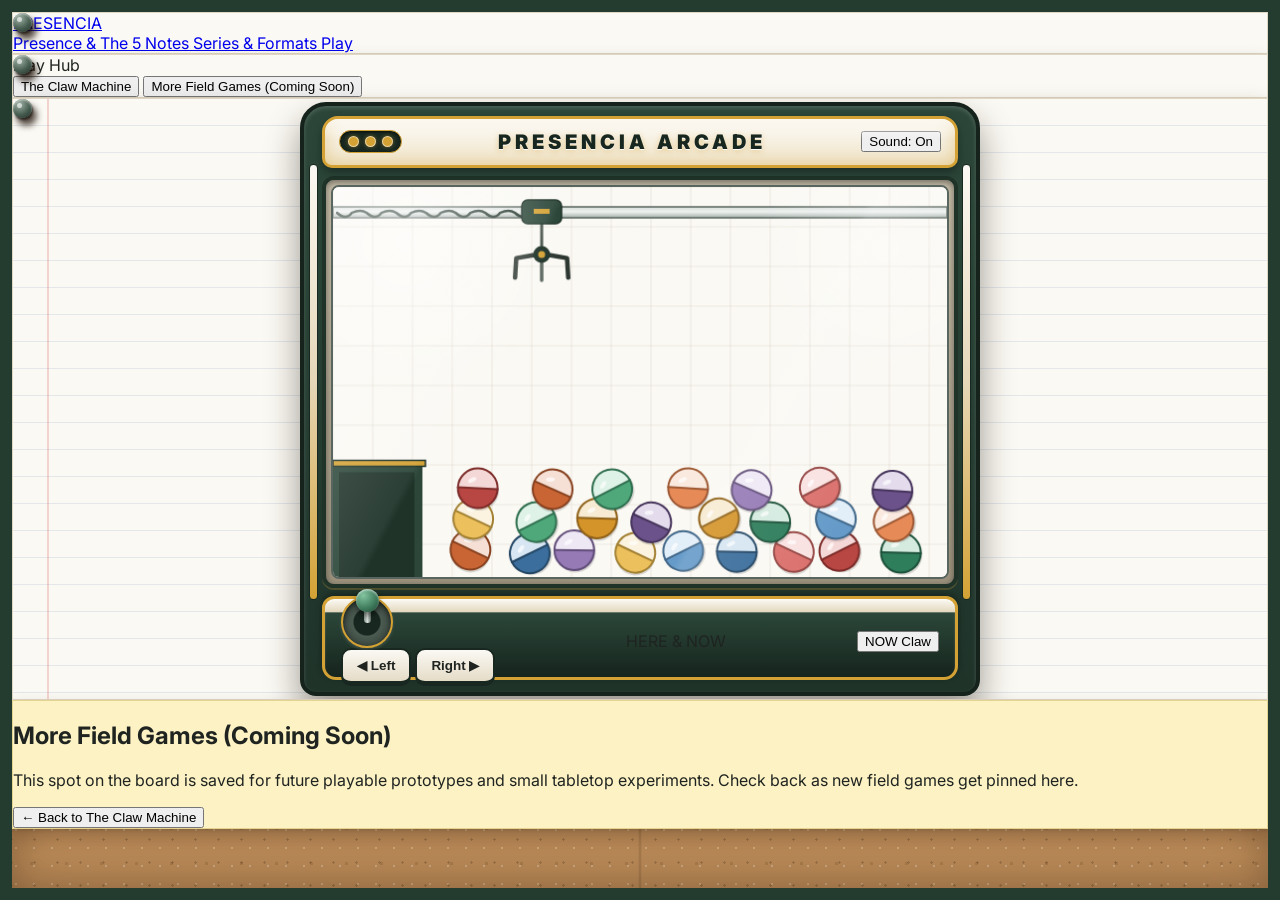
==== play.html @ 0319d085 "Update play.html" ====
<!DOCTYPE html>
<html lang="en">
<head>
  <meta charset="UTF-8" />
  <meta name="viewport" content="width=device-width, initial-scale=1.0" />
  <title>PRESENCIA | Play Hub &amp; The Claw Machine</title>
  <script src="https://cdn.tailwindcss.com"></script>
  <link rel="preconnect" href="https://fonts.googleapis.com">
  <link rel="preconnect" href="https://fonts.gstatic.com" crossorigin>
  <link href="https://fonts.googleapis.com/css2?family=Caveat:wght@600;700&family=Inter:wght@400;500;600;700;800&family=Pacifico&display=swap" rel="stylesheet">
  <link rel="stylesheet" href="styles.css" />
</head>
<body class="flex flex-col">

  <!-- TOP PINNED HEADER BAR (.pinned with Two 3D Slate Push Pins, Zero Tape) -->
  <div class="max-w-6xl w-full mx-auto px-4 sm:px-6 pt-5 z-20">
    <header class="index-card rounded-2xl px-5 sm:px-7 py-3.5 flex flex-wrap items-center justify-between gap-4">
      <div class="slate-pin top-2.5 left-3"></div>
      <div class="slate-pin top-2.5 right-3"></div>

      <!-- Left Cluster: PRESENCIA + Inline Logo Directly to the Right -->
      <div class="pl-4 flex items-center gap-2.5">
        <a href="index.html" class="font-extrabold tracking-[0.18em] text-base sm:text-lg uppercase text-[#1f2421] no-underline">
          PRESENCIA
        </a>
        <img
          id="brandLogoImg"
          src="logo.png"
          alt="Presencia Logo"
          class="h-9 w-auto max-w-[130px] rounded-md object-contain border border-[#dfd6c3] bg-white px-1.5 py-0.5 shadow-2xs"
          onerror="this.style.display='none'"
        />
      </div>

      <!-- Right Cluster: 3 Navigation Links -->
      <div class="pr-4 flex flex-wrap items-center gap-2.5 ml-auto sm:ml-0">
        <nav aria-label="Primary Pages" class="bg-[#efe9da] p-1 rounded-xl border border-[#d8ceb8] flex flex-wrap items-center gap-1">
          <a href="index.html" class="px-3.5 py-1.5 rounded-lg text-xs font-bold transition-all text-[#3c4540] hover:text-[#1f2421]">
            Presence & The 5 Notes
          </a>
          <a href="series.html" class="px-3.5 py-1.5 rounded-lg text-xs font-bold transition-all text-[#3c4540] hover:text-[#1f2421]">
            Series &amp; Formats
          </a>
          <a href="play.html" class="px-3.5 py-1.5 rounded-lg text-xs font-bold transition-all bg-[#243b2f] text-[#fbf9f3] shadow-2xs">
            Play
          </a>
        </nav>
      </div>
    </header>
  </div>

  <!-- ===================================================================== -->
  <!-- PAGE 3: PLAY HUB & THE CLAW MACHINE                                   -->
  <!-- ===================================================================== -->
  <main class="flex-1 max-w-6xl w-full mx-auto px-4 sm:px-6 py-6 flex flex-col items-center space-y-5">

    <!-- Sub-Navigation Bar (.pinned with Two 3D Slate Push Pins, Zero Tape) -->
    <div class="w-full max-w-[740px] index-card rounded-2xl px-5 py-2.5 flex flex-wrap items-center justify-between gap-3">
      <div class="slate-pin top-1/2 -translate-y-1/2 left-2.5"></div>
      <div class="slate-pin top-1/2 -translate-y-1/2 right-2.5"></div>

      <div class="pl-5 flex items-center gap-2">
        <span class="text-xs font-extrabold uppercase tracking-wider text-[#243b2f]">Play Hub</span>
      </div>

      <div class="pr-5 flex flex-wrap items-center gap-2" role="tablist" aria-label="Play Hub Games">
        <button
          type="button"
          data-game="claw"
          class="play-sub-btn px-3.5 py-1.5 rounded-lg text-xs font-bold bg-[#243b2f] text-[#fbf9f3] shadow-2xs cursor-pointer transition-colors"
        >
          The Claw Machine
        </button>
        <button
          type="button"
          data-game="coming-soon"
          class="play-sub-btn px-3.5 py-1.5 rounded-lg text-xs font-bold bg-[#fdf2c4] hover:bg-[#f6e6a4] text-[#1f2421] border border-[#dfd092] cursor-pointer transition-colors"
        >
          More Field Games (Coming Soon)
        </button>
      </div>
    </div>

    <!-- Sub-View A: Claw Machine Framed Inside a Ruled Lined-Paper Poster Sheet -->
    <div id="subGameClaw" class="w-full flex justify-center">
      <div class="ruled-sheet rounded-2xl p-4 sm:p-6 pt-9 sm:pt-10 w-full max-w-[740px]">
        <div class="slate-pin top-3 left-4"></div>
        <div class="slate-pin top-3 right-4"></div>

        <div class="arcade-stage">
          <div class="arcade-cabinet">

            <!-- Lit PRESENCIA ARCADE Marquee Header -->
            <div class="arcade-marquee">
              <div class="marquee-bulb-bank" id="marqueeBulbBank" aria-hidden="true">
                <span class="marquee-bulb idle"></span>
                <span class="marquee-bulb idle"></span>
                <span class="marquee-bulb idle"></span>
              </div>
              <h1 class="marquee-title-text">
                PRESENCIA ARCADE
              </h1>
              <button
                id="muteBtn"
                type="button"
                class="text-[11px] font-bold px-2.5 py-1 rounded-md bg-[#2c473a] hover:bg-[#1f3329] text-[#fbf9f4] cursor-pointer z-10"
                title="Toggle arcade sound effects"
              >
                Sound: On
              </button>
            </div>

            <!-- Glass Display Window with Subtle Diagonal Glass Reflection -->
            <div class="glass-bezel">
              <div class="viewport-wrap" id="viewportWrap">
                <div class="glass-glare"></div>
                <canvas id="clawCanvas"></canvas>

                <!-- Taped Ruled Lined-Paper Prompt Card Overlay -->
                <div class="note-overlay" id="noteOverlay" role="dialog" aria-modal="true" aria-labelledby="noteWord">
                  <div class="note-card ruled-note">
                    <div class="masking-tape w-14 h-3.5 -top-2 left-5 -rotate-3"></div>
                    <div class="masking-tape w-14 h-3.5 -top-2 right-5 rotate-3"></div>

                    <div class="mb-3">
                      <span
                        id="noteWord"
                        class="inline-block text-xs font-extrabold tracking-[0.14em] uppercase px-3.5 py-1 rounded-full text-white shadow-2xs"
                      >
                        Sense
                      </span>
                    </div>
                    <p id="noteBody" class="text-[16.5px] leading-relaxed text-[#1f2421] mb-5">
                      Prompt appears here.
                    </p>
                    <button
                      id="closeNoteBtn"
                      type="button"
                      class="bg-[#2c473a] hover:bg-[#1f3329] text-[#fbf9f4] font-bold text-xs sm:text-sm px-4 py-2.5 rounded-lg cursor-pointer transition-colors"
                    >
                       Another
                    </button>
                  </div>
                </div>
              </div>
            </div>

            <!-- Slanted Control Deck -->
            <div class="arcade-deck">
              <div class="flex items-center gap-3">
                <div class="joystick-assembly hidden sm:flex" aria-hidden="true">
                  <div class="joystick-shaft" id="joystickShaft">
                    <div class="joystick-ball"></div>
                  </div>
                </div>

                <div class="flex items-center gap-2">
                  <button
                    id="leftBtn"
                    type="button"
                    aria-label="Move Left"
                    class="arcade-btn-nav"
                  >
                    &#9664; Left
                  </button>
                  <button
                    id="rightBtn"
                    type="button"
                    aria-label="Move Right"
                    class="arcade-btn-nav"
                  >
                    Right &#9654;
                  </button>
                </div>
              </div>

             <div id="statusText" class="hidden md:block text-sm font-semibold text-[#fbf9f4] text-center">
  HERE &amp; NOW
</div>

              <button
                id="Btn"
                type="button"
                class="arcade-btn-"
              >
                NOW Claw
              </button>
            </div>

          </div>
        </div>
      </div>
    </div>

    <!-- Sub-View B: Taped Sticky Note for Future Field Games -->
    <div id="subGameComingSoon" class="hidden w-full max-w-[740px]">
      <div class="sticky-yellow rounded-2xl p-8 pt-9 text-center space-y-4">
        <div class="masking-tape w-20 h-4 -top-2 left-8 -rotate-3"></div>
        <div class="masking-tape w-20 h-4 -top-2 right-8 rotate-3"></div>

        <h2 class="text-2xl sm:text-3xl font-extrabold text-[#1f2421]">More Field Games (Coming Soon)</h2>
        <p class="text-sm sm:text-[15px] leading-relaxed text-[#2d3228] max-w-lg mx-auto">
          This spot on the board is saved for future playable prototypes and small tabletop experiments. Check back as new field games get pinned here.
        </p>
        <div class="pt-2">
          <button
            id="backToClawBtn"
            type="button"
            class="px-5 py-2.5 rounded-xl bg-[#243b2f] hover:bg-[#17271f] text-[#fbf9f3] text-xs sm:text-sm font-bold transition-colors cursor-pointer"
          >
            &larr; Back to The Claw Machine
          </button>
        </div>
      </div>
    </div>

  </main>

  <script>
    // =========================================================================
    // PRESENCIA CAPSULE NOTES (24 Place-Aware Prompts: 2 per Single Word)
    // =========================================================================
    const PRESENCIA_NOTES = [
      // Sense
      { word: "Sense", text: "What is your body noticing about this place before you even start thinking about it?" },
      { word: "Sense", text: "What sensation have you been tuning out since you arrived here?" },

      // Feel
      { word: "Feel", text: "Predict how something within arm's reach feels before touching it. Touch it. Were you right?" },
      { word: "Feel", text: "Find three different textures nearby and describe each one. Which one is hardest to put into words?" },

      // Notice
      { word: "Notice", text: "What is quietly helping this place function right now that you usually walk past?" },
      { word: "Notice", text: "What around you reveals how time has passed in this space?" },

      // Find
      { word: "Find", text: "Find three small clues about something that was here before you arrived." },
      { word: "Find", text: "Find the smallest deliberate detail someone built or placed near where you are sitting." },

      // Wonder
      { word: "Wonder", text: "Why might something nearby have been designed with that exact shape, weight, or material?" },
      { word: "Wonder", text: "What nearby has traveled the farthest to end up in this exact spot?" },

      // Imagine
      { word: "Imagine", text: "Invent a completely ridiculous reason something nearby exists." },
      { word: "Imagine", text: "Imagine this exact spot one day ago, one year ago, and ten years ago. What changed?" },

      // Engage
      { word: "Engage", text: "What are you already participating in right now without thinking about it?" },
      { word: "Engage", text: "What is this place offering right now that you have not engaged with yet?" },

      // Try
      { word: "Try", text: "Look at something nearby from an angle you never normally use. What looks different?" },
      { word: "Try", text: "Study your immediate area, close your eyes for ten seconds, and see what jumps out when you open them." },

      // Connect
      { word: "Connect", text: "Choose two things you can see nearby and find an unexpected connection between them." },
      { word: "Connect", text: "Think of the next person you will speak to today and listen for what they actually mean, not just your reply." },

      // Share
      { word: "Share", text: "Find something in this space that someone used before you and someone else will use after you leave." },
      { word: "Share", text: "Spot one small detail in this room worth pointing out to someone else later." },

      // Reflect
      { word: "Reflect", text: "Notice what grabbed your attention first when you sat down here, and why." },
      { word: "Reflect", text: "Name one detail about this exact moment that will not be the same an hour from now." },

      // Question
      { word: "Question", text: "What question does this place make you want to ask?" },
      { word: "Question", text: "What would you normally expect to see in a place like this that is missing right now?" }
    ];

    const WORD_STYLES = {
      Sense:    { fill: "#2e7d5b", cap: "#d5ebe0", stroke: "#1d523b" },
      Feel:     { fill: "#4ea87a", cap: "#def2e7", stroke: "#317050" },
      Notice:   { fill: "#3b6e9c", cap: "#d7e6f2", stroke: "#244766" },
      Find:     { fill: "#669bc9", cap: "#e2eef8", stroke: "#41688a" },
      Wonder:   { fill: "#d4942a", cap: "#f7ebd3", stroke: "#8f6118" },
      Imagine:  { fill: "#ecc05c", cap: "#fbf3df", stroke: "#a38133" },
      Engage:   { fill: "#c96534", cap: "#f6e0d5", stroke: "#87411f" },
      Try:      { fill: "#e68a57", cap: "#fae9df", stroke: "#9e5934" },
      Connect:  { fill: "#b84642", cap: "#f4d8d7", stroke: "#7d2c29" },
      Share:    { fill: "#db726e", cap: "#f9e3e2", stroke: "#964845" },
      Reflect:  { fill: "#6b528a", cap: "#e4dced", stroke: "#46345c" },
      Question: { fill: "#957ab5", cap: "#eee8f5", stroke: "#624e7a" }
    };

    const WORD_KEYS = Object.keys(WORD_STYLES);

    // =========================================================================
    // PLAY HUB SUB-SWITCHER
    // =========================================================================
    let activeSubGame = "claw";

    function switchSubGame(gameKey) {
      activeSubGame = gameKey;
      const subClaw = document.getElementById("subGameClaw");
      const subSoon = document.getElementById("subGameComingSoon");
      const subBtns = document.querySelectorAll(".play-sub-btn");

      subBtns.forEach((btn) => {
        if (btn.dataset.game === gameKey) {
          btn.classList.add("bg-[#243b2f]", "text-[#fbf9f3]", "shadow-2xs");
          btn.classList.remove("bg-[#fdf2c4]", "text-[#1f2421]");
        } else {
          btn.classList.remove("bg-[#243b2f]", "text-[#fbf9f3]", "shadow-2xs");
          btn.classList.add("bg-[#fdf2c4]", "text-[#1f2421]");
        }
      });

      if (gameKey === "claw") {
        subClaw.classList.remove("hidden");
        subSoon.classList.add("hidden");
        requestAnimationFrame(() => {
          resizeCanvas();
          layoutCapsules();
        });
      } else {
        subClaw.classList.add("hidden");
        subSoon.classList.remove("hidden");
      }
    }

    document.querySelectorAll(".play-sub-btn").forEach((btn) => {
      btn.addEventListener("click", () => switchSubGame(btn.dataset.game));
    });

    document.getElementById("backToClawBtn").addEventListener("click", () => switchSubGame("claw"));

    // =========================================================================
    // GENTLE WEB AUDIO API SYNTHESIZED SOUND EFFECTS
    // =========================================================================
    let audioCtx = null;
    let isMuted = false;

    const muteBtn = document.getElementById("muteBtn");
    muteBtn.addEventListener("click", () => {
      isMuted = !isMuted;
      muteBtn.textContent = isMuted ? "Sound: Off" : "Sound: On";
    });

    function playTone(freq, type, duration, vol = 0.055, slideTo = null) {
      if (isMuted) return;
      try {
        if (!audioCtx) audioCtx = new (window.AudioContext || window.webkitAudioContext)();
        if (audioCtx.state === "suspended") audioCtx.resume();
        const osc = audioCtx.createOscillator();
        const gain = audioCtx.createGain();
        osc.type = type;
        osc.frequency.setValueAtTime(freq, audioCtx.currentTime);
        if (slideTo) {
          osc.frequency.exponentialRampToValueAtTime(slideTo, audioCtx.currentTime + duration);
        }
        gain.gain.setValueAtTime(vol, audioCtx.currentTime);
        gain.gain.exponentialRampToValueAtTime(0.0001, audioCtx.currentTime + duration);
        osc.connect(gain);
        gain.connect(audioCtx.destination);
        osc.start();
        osc.stop(audioCtx.currentTime + duration);
      } catch (e) {}
    }

    function sfxMove() { playTone(220, "sine", 0.05, 0.022, 250); }
    function sfx() { playTone(315, "triangle", 0.34, 0.048, 145); }
    function sfxGrab() { playTone(280, "sine", 0.14, 0.055, 420); }
    function sfxWin() {
      playTone(392, "sine", 0.22, 0.055);
      setTimeout(() => playTone(523.25, "sine", 0.34, 0.055), 130);
    }

    // =========================================================================
    // CLAW MACHINE CANVAS & PHYSICS ENGINE
    // =========================================================================
    const canvas = document.getElementById("clawCanvas");
    const ctx = canvas.getContext("2d");
    const wrap = document.getElementById("viewportWrap");
    const joystickShaft = document.getElementById("joystickShaft");

    let W = 640;
    let H = 415;
    const CHUTE_WIDTH = 90;
    const CAPSULE_R = 20;

    function resizeCanvas() {
      const rect = wrap.getBoundingClientRect();
      if (rect.width === 0 || rect.height === 0) return;
      W = rect.width;
      H = rect.height;
      const dpr = window.devicePixelRatio || 1;
      canvas.width = W * dpr;
      canvas.height = H * dpr;
      ctx.setTransform(dpr, 0, 0, dpr, 0, 0);
    }

    const claw = {
      x: 210,
      y: 44,
      minX: CHUTE_WIDTH + 34,
      maxX: W - 38,
      ropeLength: 24,
      baseRope: 24,
      jawAngle: 0.48,
      state: "IDLE",
      grabbedCapsule: null,
      timer: 0
    };

    let capsules = [];

    function layoutCapsules() {
      claw.minX = CHUTE_WIDTH + 34;
      claw.maxX = Math.max(claw.minX + 60, W - 38);
      if (claw.x < claw.minX) claw.x = claw.minX;
      if (claw.x > claw.maxX) claw.x = claw.maxX;

      const pool = [];
      WORD_KEYS.forEach((w) => {
        pool.push(w, w);
      });

      for (let i = pool.length - 1; i > 0; i--) {
        const j = Math.floor(Math.random() * (i + 1));
        [pool[i], pool[j]] = [pool[j], pool[i]];
      }

      const playLeft = CHUTE_WIDTH + 24;
      const playRight = Math.max(playLeft + 140, W - 24);
      const span = playRight - playLeft;

      const rowCounts = [9, 8, 7];
      const built = [];
      let cursor = 0;

      for (let r = 0; r < rowCounts.length; r++) {
        const count = rowCounts[r];
        const step = span / count;
        const rowY = H - CAPSULE_R - 6 - r * (CAPSULE_R * 1.58);

        for (let c = 0; c < count; c++) {
          const word = pool[cursor];
          const jitterX = Math.sin((cursor + 1) * 3.7) * 4.5;
          const jitterY = Math.cos((cursor + 1) * 2.9) * 2;
          const px = playLeft + step * (c + 0.5) + jitterX;
          const py = rowY + jitterY;

          built.push({
            id: cursor,
            word,
            row: r,
            x: px,
            y: py,
            homeX: px,
            homeY: py,
            angle: Math.sin((cursor + 1) * 2.1) * 0.52,
            vy: 0
          });
          cursor++;
        }
      }

      capsules = built;
    }

    resizeCanvas();
    layoutCapsules();

    window.addEventListener("resize", () => {
      if (activeSubGame === "claw") {
        resizeCanvas();
        layoutCapsules();
      }
    });

    const keys = { left: false, right: false };
    let moveCooldown = 0;

    function updateJoystickVisual() {
      if (!joystickShaft) return;
      if (keys.left && !keys.right) {
        joystickShaft.style.transform = "rotate(-22deg)";
      } else if (keys.right && !keys.left) {
        joystickShaft.style.transform = "rotate(22deg)";
      } else {
        joystickShaft.style.transform = "rotate(0deg)";
      }
    }

    window.addEventListener("keydown", (e) => {
      if (activeSubGame !== "claw") return;
      if (document.getElementById("noteOverlay").classList.contains("visible")) return;
      if (e.key === "ArrowLeft" || e.key === "a" || e.key === "A") {
        keys.left = true;
        updateJoystickVisual();
      }
      if (e.key === "ArrowRight" || e.key === "d" || e.key === "D") {
        keys.right = true;
        updateJoystickVisual();
      }
      if ((e.key === " " || e.key === "Enter") && claw.state === "IDLE") {
        e.preventDefault();
        trigger();
      }
    });

    window.addEventListener("keyup", (e) => {
      if (e.key === "ArrowLeft" || e.key === "a" || e.key === "A") {
        keys.left = false;
        updateJoystickVisual();
      }
      if (e.key === "ArrowRight" || e.key === "d" || e.key === "D") {
        keys.right = false;
        updateJoystickVisual();
      }
    });

    const leftBtn = document.getElementById("leftBtn");
    const rightBtn = document.getElementById("rightBtn");
    const Btn = document.getElementById("Btn");
    const statusText = document.getElementById("statusText");
    const marqueeBulbs = document.querySelectorAll("#marqueeBulbBank .marquee-bulb");

    function setMarqueeLights(wordKey) {
      if (!marqueeBulbs.length) return;
      if (!wordKey) {
        marqueeBulbs.forEach((bulb) => {
          bulb.classList.remove("flashing");
          bulb.classList.add("idle");
          bulb.style.backgroundColor = "#d4a234";
          bulb.style.boxShadow = "0 0 5px rgba(212, 162, 52, 0.55)";
        });
      } else {
        const style = WORD_STYLES[wordKey] || WORD_STYLES.Sense;
        marqueeBulbs.forEach((bulb) => {
          bulb.classList.remove("idle");
          bulb.classList.add("flashing");
          bulb.style.backgroundColor = style.fill;
          bulb.style.boxShadow = `0 0 11px ${style.fill}, 0 0 20px ${style.fill}`;
        });
      }
    }

    function bindHold(btn, dir) {
      const start = (e) => {
        e.preventDefault();
        keys[dir] = true;
        updateJoystickVisual();
      };
      const end = () => {
        keys[dir] = false;
        updateJoystickVisual();
      };
      btn.addEventListener("mousedown", start);
      btn.addEventListener("touchstart", start, { passive: false });
      window.addEventListener("mouseup", end);
      window.addEventListener("touchend", end);
    }
    bindHold(leftBtn, "left");
    bindHold(rightBtn, "right");

    Btn.addEventListener("click", () => {
      if (claw.state === "IDLE") trigger();
    });

    function setControlsDisabled(disabled) {
      leftBtn.disabled = disabled;
      rightBtn.disabled = disabled;
      Btn.disabled = disabled;
    }

    function trigger() {
      if (claw.state !== "IDLE") return;
      claw.state = "PING";
      setControlsDisabled(true);
      statusText.textContent = "ping...";
      sfx();
    }

    function showReminder(wordKey) {
      const matching = PRESENCIA_NOTES.filter((n) => n.word === wordKey);
      const pool = matching.length > 0 ? matching : PRESENCIA_NOTES;
      const chosen = pool[Math.floor(Math.random() * pool.length)];
      const style = WORD_STYLES[wordKey] || WORD_STYLES.Sense;

      const badge = document.getElementById("noteWord");
      badge.textContent = wordKey;
      badge.style.backgroundColor = style.fill;
      document.getElementById("noteBody").textContent = chosen.text;
      document.getElementById("noteOverlay").classList.add("visible");
      sfxWin();
    }

    document.getElementById("closeNoteBtn").addEventListener("click", () => {
      document.getElementById("noteOverlay").classList.remove("visible");
      if (claw.grabbedCapsule) {
        const cap = claw.grabbedCapsule;
        cap.x = cap.homeX;
        cap.y = cap.homeY;
        claw.grabbedCapsule = null;
      }
      setMarqueeLights(null);
      claw.state = "IDLE";
      setControlsDisabled(false);
      statusText.textContent = "HERE & NOW";
    });

    function update() {
      if (activeSubGame !== "claw") return;
      const clawTipY = claw.y + claw.ropeLength + 24;

      if (claw.state === "IDLE") {
        let moved = false;
        if (keys.left && claw.x > claw.minX) {
          claw.x = Math.max(claw.minX, claw.x - 3.6);
          moved = true;
        }
        if (keys.right && claw.x < claw.maxX) {
          claw.x = Math.min(claw.maxX, claw.x + 3.6);
          moved = true;
        }
        if (moved) {
          moveCooldown++;
          if (moveCooldown % 9 === 0) sfxMove();
        }
        claw.jawAngle += (0.48 - claw.jawAngle) * 0.15;
      } else if (claw.state === "PING") {
        claw.ropeLength += 4.3;
        let hit = null;
        for (let i = capsules.length - 1; i >= 0; i--) {
          const cap = capsules[i];
          const dx = Math.abs(cap.x - claw.x);
          const dy = Math.abs(cap.y - clawTipY);
          if (dx < CAPSULE_R * 0.92 && dy < CAPSULE_R * 0.85) {
            hit = cap;
            break;
          }
        }
        if (hit || clawTipY >= H - 14) {
          claw.grabbedCapsule = hit;
          claw.state = "CLOSING";
          claw.timer = 0;
          if (hit) {
            sfxGrab();
            setMarqueeLights(hit.word);
          }
        }
      } else if (claw.state === "CLOSING") {
        claw.jawAngle += (0.14 - claw.jawAngle) * 0.22;
        claw.timer++;
        if (claw.timer > 18) {
          claw.state = "RISING";
          statusText.textContent = claw.grabbedCapsule ? "Lifting..." : "Missed";
        }
      } else if (claw.state === "RISING") {
        claw.ropeLength -= 3.9;
        if (claw.grabbedCapsule) {
          claw.grabbedCapsule.x = claw.x;
          claw.grabbedCapsule.y = claw.y + claw.ropeLength + 25;
        }
        if (claw.ropeLength <= claw.baseRope) {
          claw.ropeLength = claw.baseRope;
          if (claw.grabbedCapsule) {
            claw.state = "RETURNING";
            statusText.textContent = "To Chute...";
          } else {
            claw.state = "IDLE";
            setControlsDisabled(false);
            statusText.textContent = "HERE & NOW";
          }
        }
      } else if (claw.state === "RETURNING") {
        const chuteCenter = CHUTE_WIDTH / 2;
        claw.x += (chuteCenter - claw.x) * 0.085;
        if (claw.grabbedCapsule) {
          claw.grabbedCapsule.x = claw.x;
          claw.grabbedCapsule.y = claw.y + claw.ropeLength + 25;
        }
        if (Math.abs(claw.x - chuteCenter) < 3) {
          claw.x = chuteCenter;
          claw.state = "RELEASING";
          claw.timer = 0;
        }
      } else if (claw.state === "RELEASING") {
        claw.jawAngle += (0.55 - claw.jawAngle) * 0.2;
        if (claw.grabbedCapsule) {
          claw.grabbedCapsule.vy += 0.68;
          claw.grabbedCapsule.y += claw.grabbedCapsule.vy;
        }
        claw.timer++;
        if (claw.timer > 24) {
          const wonWord = claw.grabbedCapsule ? claw.grabbedCapsule.word : "Sense";
          if (claw.grabbedCapsule) claw.grabbedCapsule.vy = 0;
          claw.x = claw.minX + 42;
          claw.state = "IDLE";
          showReminder(wonWord);
        }
      }
    }

    function draw() {
      if (activeSubGame !== "claw") return;
      ctx.clearRect(0, 0, W, H);

      ctx.fillStyle = "#fbf9f4";
      ctx.fillRect(0, 0, W, H);

      ctx.strokeStyle = "rgba(170, 158, 138, 0.2)";
      ctx.lineWidth = 1;
      for (let gx = 0; gx < W; gx += 40) {
        ctx.beginPath();
        ctx.moveTo(gx, 0);
        ctx.lineTo(gx, H);
        ctx.stroke();
      }
      for (let gy = 0; gy < H; gy += 40) {
        ctx.beginPath();
        ctx.moveTo(0, gy);
        ctx.lineTo(W, gy);
        ctx.stroke();
      }

      ctx.fillStyle = "#2c473a";
      ctx.fillRect(0, H - 114, CHUTE_WIDTH, 114);
      ctx.fillStyle = "#1f3329";
      ctx.fillRect(6, H - 106, CHUTE_WIDTH - 14, 106);
      ctx.fillStyle = "#d4a234";
      ctx.fillRect(0, H - 118, CHUTE_WIDTH + 3, 6);
      ctx.strokeStyle = "#1f3329";
      ctx.lineWidth = 1.5;
      ctx.strokeRect(0, H - 118, CHUTE_WIDTH + 3, 6);

      const railGrad = ctx.createLinearGradient(0, 18, 0, 32);
      railGrad.addColorStop(0, "#cfd6d2");
      railGrad.addColorStop(0.5, "#eef2f0");
      railGrad.addColorStop(1, "#9aa69f");
      ctx.fillStyle = railGrad;
      ctx.fillRect(0, 20, W, 11);
      ctx.strokeStyle = "#59665f";
      ctx.lineWidth = 1.5;
      ctx.strokeRect(0, 20, W, 11);

      ctx.strokeStyle = "#1f3329";
      ctx.lineWidth = 2.4;
      ctx.beginPath();
      const loops = Math.max(4, Math.floor((claw.x - 16) / 14));
      ctx.moveTo(4, 26);
      for (let i = 1; i <= loops; i++) {
        const lx = 4 + ((claw.x - 16) / loops) * i;
        const ly = i % 2 === 0 ? 22 : 34;
        ctx.quadraticCurveTo(lx - 6, ly, lx, 26);
      }
      ctx.stroke();

      for (const cap of capsules) {
        if (cap !== claw.grabbedCapsule) {
          drawCapsule(cap);
        }
      }
      if (claw.grabbedCapsule) {
        drawCapsule(claw.grabbedCapsule);
      }

      const tipY = claw.y + claw.ropeLength;
      ctx.strokeStyle = "#48544d";
      ctx.lineWidth = 3;
      ctx.beginPath();
      ctx.moveTo(claw.x, 31);
      ctx.lineTo(claw.x, tipY);
      ctx.stroke();

      ctx.fillStyle = "#2c473a";
      ctx.beginPath();
      if (ctx.roundRect) {
        ctx.roundRect(claw.x - 20, 13, 40, 24, 6);
      } else {
        ctx.rect(claw.x - 20, 13, 40, 24);
      }
      ctx.fill();
      ctx.strokeStyle = "#1f3329";
      ctx.lineWidth = 1.5;
      ctx.stroke();

      ctx.fillStyle = "#d4a234";
      ctx.fillRect(claw.x - 8, 22, 16, 5);

      ctx.strokeStyle = "#5c6861";
      ctx.lineWidth = 3.5;
      ctx.lineCap = "round";
      ctx.beginPath();
      ctx.moveTo(claw.x, tipY + 4);
      ctx.lineTo(claw.x, tipY + 26);
      ctx.stroke();

      drawProng(claw.x, tipY, -1, claw.jawAngle);
      drawProng(claw.x, tipY, 1, claw.jawAngle);

      ctx.fillStyle = "#1f3329";
      ctx.beginPath();
      ctx.arc(claw.x, tipY, 8.5, 0, Math.PI * 2);
      ctx.fill();
      ctx.fillStyle = "#d4a234";
      ctx.beginPath();
      ctx.arc(claw.x, tipY, 3.5, 0, Math.PI * 2);
      ctx.fill();
    }

    function drawProng(cx, cy, side, angle) {
      ctx.save();
      ctx.translate(cx, cy);
      ctx.scale(side, 1);
      ctx.rotate(-angle);
      ctx.strokeStyle = "#2e3832";
      ctx.lineWidth = 4.5;
      ctx.lineCap = "round";
      ctx.lineJoin = "round";
      ctx.beginPath();
      ctx.moveTo(4, 2);
      ctx.lineTo(21, 15);
      ctx.lineTo(13, 33);
      ctx.stroke();
      ctx.restore();
    }

    function drawCapsule(cap) {
      const style = WORD_STYLES[cap.word] || WORD_STYLES.Sense;
      ctx.save();
      ctx.translate(cap.x, cap.y);
      ctx.rotate(cap.angle);

      ctx.beginPath();
      ctx.arc(1.5, 2.5, CAPSULE_R, 0, Math.PI * 2);
      ctx.fillStyle = "rgba(31, 36, 33, 0.16)";
      ctx.fill();

      ctx.beginPath();
      ctx.arc(0, 0, CAPSULE_R, 0, Math.PI);
      ctx.fillStyle = style.fill;
      ctx.fill();

      ctx.beginPath();
      ctx.arc(0, 0, CAPSULE_R, Math.PI, Math.PI * 2);
      ctx.fillStyle = style.cap;
      ctx.fill();

      ctx.strokeStyle = style.stroke;
      ctx.lineWidth = 2;
      ctx.beginPath();
      ctx.moveTo(-CAPSULE_R, 0);
      ctx.lineTo(CAPSULE_R, 0);
      ctx.stroke();

      ctx.beginPath();
      ctx.arc(0, 0, CAPSULE_R, 0, Math.PI * 2);
      ctx.stroke();

      ctx.fillStyle = "rgba(255, 255, 255, 0.68)";
      ctx.beginPath();
      ctx.ellipse(-6, -8, 4.5, 2.2, -0.5, 0, Math.PI * 2);
      ctx.fill();

      ctx.restore();
    }

    function loop() {
      update();
      draw();
      requestAnimationFrame(loop);
    }

    window.onload = function () {
      resizeCanvas();
      layoutCapsules();
      loop();
    };
  </script>
</body>
</html>
---- styles.css ----
:root {
  --cork-base: #b88856;
  --cork-dark: #94683b;
  --cork-light: #cea06e;
  --wood-frame: #243b2f;
  --wood-trim: #17271f;
  --paper-cream: #fbf9f3;
  --paper-yellow: #fdf2c4;
  --ink: #1f2421;
  --ink-soft: #4a534d;
}

* {
  box-sizing: border-box;
}

html, body {
  margin: 0;
  padding: 0;
  color: var(--ink);
  font-family: 'Inter', -apple-system, BlinkMacSystemFont, sans-serif;
  -webkit-font-smoothing: antialiased;
  overflow-x: hidden;
}

/* Full-Bleed Tactile Corkboard Surface with Subtle Panel Seams & Wooden Frame */
body {
  min-height: 100vh;
  background-color: var(--cork-base);
  background-image:
    linear-gradient(90deg, transparent 49.85%, rgba(62, 38, 16, 0.22) 50%, transparent 50.15%),
    linear-gradient(0deg, transparent 74.85%, rgba(62, 38, 16, 0.16) 75%, transparent 75.15%),
    radial-gradient(rgba(68, 41, 17, 0.26) 1.2px, transparent 0),
    radial-gradient(rgba(255, 242, 218, 0.28) 1px, transparent 0),
    radial-gradient(rgba(105, 66, 28, 0.2) 1.7px, transparent 0);
  background-size: 100% 100%, 100% 560px, 23px 23px, 18px 18px, 35px 35px;
  background-position: 0 0, 0 0, 0 0, 7px 11px, 14px 6px;
  border: 12px solid var(--wood-frame);
  box-shadow: inset 0 0 42px rgba(32, 18, 7, 0.34);
}

@media (max-width: 640px) {
  body {
    border-width: 7px;
  }
}

.font-hand {
  font-family: 'Caveat', cursive;
}

.font-retro {
  font-family: 'Pacifico', cursive;
}

/* Ruled Notebook Paper with Crisp Horizontal Lines (#cbd5e1) & Subtle Red Margin Line */
.ruled-sheet {
  background-color: var(--paper-cream);
  background-image:
    linear-gradient(90deg, transparent 34px, rgba(220, 88, 88, 0.24) 34px, rgba(220, 88, 88, 0.24) 35.5px, transparent 35.5px),
    repeating-linear-gradient(
      to bottom,
      transparent 0px,
      transparent 26px,
      #cbd5e1 27px
    );
  border: 1px solid #dfd6c3;
  box-shadow:
    0 10px 22px rgba(38, 22, 9, 0.24),
    0 2px 5px rgba(0, 0, 0, 0.12);
  position: relative;
}

/* Compact Ruled Paper Card (Horizontal Lines #cbd5e1 without Margin Line) */
.ruled-note {
  background-color: var(--paper-cream);
  background-image:
    repeating-linear-gradient(
      to bottom,
      transparent 0px,
      transparent 24px,
      #cbd5e1 25px
    );
  border: 1px solid #dfd6c3;
  box-shadow:
    0 10px 22px rgba(38, 22, 9, 0.24),
    0 2px 5px rgba(0, 0, 0, 0.12);
  position: relative;
}

/* Unlined Tactile Index Card (Used for Colored/Pillar Cards & Header Bar) */
.index-card {
  background-color: var(--paper-cream);
  border: 1px solid #dfd6c3;
  box-shadow:
    0 8px 18px rgba(38, 22, 9, 0.22),
    0 2px 4px rgba(0, 0, 0, 0.1);
  position: relative;
}

/* Warm Cream Note Banner */
.cream-banner {
  background-color: #fbf7ec;
  border: 1px solid #ddd2bc;
  box-shadow:
    0 9px 20px rgba(38, 22, 9, 0.24),
    0 2px 4px rgba(0, 0, 0, 0.1);
  position: relative;
}

/* Colored Yellow Sticky Note (Unlined) */
.sticky-yellow {
  background-color: var(--paper-yellow);
  border: 1px solid #e5d491;
  box-shadow:
    0 8px 16px rgba(38, 22, 9, 0.24),
    0 2px 3px rgba(0, 0, 0, 0.1);
  position: relative;
}

/* Realistic 3D Slate-Green Push Pin (.pinned elements ONLY) */
.slate-pin {
  width: 19px;
  height: 19px;
  border-radius: 50%;
  background: radial-gradient(circle at 34% 28%, #9eb0a5 0%, #485e51 55%, #1e2b24 100%);
  box-shadow:
    4px 7px 7px rgba(28, 17, 7, 0.52),
    1px 2px 2px rgba(0, 0, 0, 0.35),
    inset 0 1.5px 2px rgba(255, 255, 255, 0.48);
  position: absolute;
  z-index: 15;
  pointer-events: none;
}

.slate-pin::after {
  content: "";
  position: absolute;
  top: 3.5px;
  left: 4px;
  width: 5px;
  height: 5px;
  border-radius: 50%;
  background: rgba(255, 255, 255, 0.6);
}

/* Translucent Masking & Washi Tape Strips (.taped elements ONLY) */
.masking-tape {
  background: rgba(244, 234, 208, 0.9);
  border-left: 1.5px dashed rgba(138, 121, 90, 0.52);
  border-right: 1.5px dashed rgba(138, 121, 90, 0.52);
  box-shadow: 0 2px 4px rgba(34, 20, 8, 0.22);
  backdrop-filter: blur(1px);
  position: absolute;
  z-index: 14;
  pointer-events: none;
}

.washi-tape {
  border-left: 1.5px dashed rgba(255, 255, 255, 0.48);
  border-right: 1.5px dashed rgba(255, 255, 255, 0.48);
  box-shadow: 0 2px 5px rgba(34, 20, 8, 0.24);
  backdrop-filter: blur(0.5px);
  position: absolute;
  z-index: 14;
  pointer-events: none;
}

/* Scattered Extracted Corkboard Cutout Wrapper */
.cutout-slot {
  position: relative;
  display: inline-block;
  transition: transform 0.2s ease, filter 0.2s ease;
}

.cutout-slot:hover {
  filter: drop-shadow(0 10px 16px rgba(28, 16, 6, 0.34));
}

/* ===================================================================== */
/* STANDALONE ARCADE CLAW MACHINE CABINET (Fixed 600px Viewport Height)  */
/* ===================================================================== */
.arcade-stage {
  width: 100%;
  height: 600px;
  max-height: 600px;
  overflow: hidden;
  display: flex;
  align-items: center;
  justify-content: center;
}

.arcade-cabinet {
  width: 100%;
  max-width: 680px;
  height: 594px;
  background: linear-gradient(180deg, #2c473a 0%, #243b30 62%, #1f3329 100%);
  border: 4px solid #15231c;
  border-radius: 26px 26px 16px 16px;
  box-shadow:
    0 18px 34px rgba(24, 14, 6, 0.42),
    inset 0 2px 4px rgba(255, 255, 255, 0.16);
  display: flex;
  flex-direction: column;
  justify-content: space-between;
  padding: 10px 18px 12px 18px;
  position: relative;
  user-select: none;
  -webkit-user-select: none;
}

/* Warm Parchment & Gold Cabinet Side Pillars */
.arcade-cabinet::before,
.arcade-cabinet::after {
  content: "";
  position: absolute;
  top: 58px;
  bottom: 92px;
  width: 7px;
  background: linear-gradient(180deg, #fbf9f4 0%, #e5d7b7 50%, #d4a234 100%);
  border: 1px solid #182820;
  border-radius: 4px;
}
.arcade-cabinet::before { left: 5px; }
.arcade-cabinet::after { right: 5px; }

/* Sculpted Cabinet Top Canopy / Marquee */
.arcade-marquee {
  height: 54px;
  background: linear-gradient(180deg, #fbf9f4 0%, #f1e6cc 100%);
  border: 3px solid #d4a234;
  border-radius: 16px 16px 10px 10px;
  box-shadow:
    inset 0 0 18px rgba(212, 162, 52, 0.42),
    0 4px 8px rgba(0, 0, 0, 0.35);
  display: flex;
  align-items: center;
  justify-content: space-between;
  padding: 0 14px;
  position: relative;
  overflow: hidden;
}

.arcade-marquee::after {
  content: "";
  position: absolute;
  top: 0;
  left: 0;
  right: 0;
  height: 46%;
  background: linear-gradient(180deg, rgba(255, 255, 255, 0.72) 0%, rgba(255, 255, 255, 0) 100%);
  pointer-events: none;
}

.marquee-title-text {
  font-size: 1.25rem;
  font-weight: 900;
  letter-spacing: 0.2em;
  text-transform: uppercase;
  color: #17271f;
  text-shadow:
    0 1px 0 rgba(255, 255, 255, 0.9),
    0 2px 6px rgba(212, 162, 52, 0.45);
  z-index: 10;
}

@media (max-width: 520px) {
  .marquee-title-text {
    font-size: 1.02rem;
    letter-spacing: 0.14em;
  }
}

/* 3-Bulb Arcade Indicator Light Bank */
.marquee-bulb-bank {
  display: flex;
  align-items: center;
  gap: 6px;
  background: #182820;
  padding: 5px 8px;
  border-radius: 999px;
  border: 1.5px solid #d4a234;
  box-shadow: inset 0 1px 3px rgba(0, 0, 0, 0.65);
  z-index: 10;
}

.marquee-bulb {
  width: 11px;
  height: 11px;
  border-radius: 50%;
  background-color: #d4a234;
  border: 1px solid rgba(255, 255, 255, 0.55);
  box-shadow: 0 0 4px rgba(212, 162, 52, 0.5);
  transition: background-color 0.12s ease, box-shadow 0.12s ease, transform 0.12s ease;
}

@keyframes bulbIdle {
  0%, 100% { opacity: 0.45; transform: scale(0.95); }
  50% { opacity: 1; transform: scale(1.05); }
}

@keyframes bulbGrabFlash {
  0%, 100% { opacity: 0.28; transform: scale(0.9); }
  50% { opacity: 1; transform: scale(1.2); }
}

.marquee-bulb.idle {
  animation: bulbIdle 1.8s infinite ease-in-out;
}
.marquee-bulb.idle:nth-child(2) { animation-delay: 0.3s; }
.marquee-bulb.idle:nth-child(3) { animation-delay: 0.6s; }

.marquee-bulb.flashing {
  animation: bulbGrabFlash 0.34s infinite ease-in-out;
}
.marquee-bulb.flashing:nth-child(2) { animation-delay: 0.11s; }
.marquee-bulb.flashing:nth-child(3) { animation-delay: 0.22s; }

/* Brushed Metal & Tempered Glass Display Case */
.glass-bezel {
  flex: 1;
  margin: 8px 0;
  background: linear-gradient(180deg, #c2b9a5 0%, #9b917c 100%);
  border: 4px solid #1f3329;
  border-radius: 12px;
  padding: 5px;
  box-shadow:
    inset 0 2px 6px rgba(0, 0, 0, 0.42),
    0 2px 0 rgba(212, 162, 52, 0.25);
  display: flex;
  flex-direction: column;
}

.viewport-wrap {
  position: relative;
  width: 100%;
  height: 100%;
  background: #fbf9f4;
  border: 2px solid #59665f;
  border-radius: 8px;
  overflow: hidden;
  box-shadow: inset 0 6px 18px rgba(24, 34, 28, 0.14);
}

/* Subtle Corner & Diagonal Glass Reflections */
.glass-glare {
  position: absolute;
  inset: 0;
  background:
    radial-gradient(circle at 12% 14%, rgba(255, 255, 255, 0.42) 0%, transparent 24%),
    radial-gradient(circle at 90% 16%, rgba(255, 255, 255, 0.28) 0%, transparent 20%),
    linear-gradient(
      118deg,
      rgba(255, 255, 255, 0.28) 0%,
      rgba(255, 255, 255, 0.06) 28%,
      transparent 29%,
      transparent 66%,
      rgba(255, 255, 255, 0.1) 67%,
      transparent 84%
    );
  pointer-events: none;
  z-index: 8;
}

#clawCanvas {
  display: block;
  width: 100%;
  height: 100%;
}

/* Slanted Lower Control Console */
.arcade-deck {
  height: 84px;
  background: linear-gradient(180deg, #fbf9f4 0%, #e5dac1 16%, #2c473a 18%, #1f3329 65%, #16241d 100%);
  border: 3px solid #d4a234;
  border-radius: 12px 12px 14px 14px;
  box-shadow:
    inset 0 2px 2px rgba(255, 255, 255, 0.25),
    0 -2px 6px rgba(0, 0, 0, 0.35);
  padding: 14px 16px 8px 16px;
  display: flex;
  align-items: center;
  justify-content: space-between;
  gap: 12px;
  position: relative;
}

/* Tactile Arcade Joystick Visual */
.joystick-assembly {
  width: 52px;
  height: 52px;
  border-radius: 50%;
  background: radial-gradient(circle, #182820 38%, #4c5b52 42%, #29362f 100%);
  border: 2px solid #d4a234;
  box-shadow: inset 0 2px 5px rgba(0, 0, 0, 0.6), 0 2px 3px rgba(255, 255, 255, 0.14);
  position: relative;
  display: flex;
  align-items: center;
  justify-content: center;
  flex-shrink: 0;
}

.joystick-shaft {
  width: 7px;
  height: 21px;
  background: linear-gradient(90deg, #8b9991, #dce5df, #64736b);
  border-radius: 4px;
  position: absolute;
  bottom: 23px;
  transform-origin: bottom center;
  transition: transform 0.1s ease;
}

.joystick-ball {
  width: 23px;
  height: 23px;
  border-radius: 50%;
  background: radial-gradient(circle at 32% 28%, #83c4a0 0%, #3e7b5c 58%, #214734 100%);
  box-shadow: 0 4px 6px rgba(0, 0, 0, 0.5), inset 0 1.5px 2px rgba(255, 255, 255, 0.55);
  position: absolute;
  top: -13px;
  left: -8px;
}

/* Arcade Push Buttons */
.arcade-btn-nav {
  background: linear-gradient(180deg, #fbf9f4 0%, #e5dcc7 100%);
  color: #1f2421;
  border: 2px solid #182820;
  border-bottom-width: 5px;
  border-radius: 10px;
  padding: 8px 14px;
  font-size: 0.84rem;
  font-weight: 800;
  cursor: pointer;
  transition: transform 0.06s ease, border-bottom-width 0.06s ease;
}

.arcade-btn-nav:active:not(:disabled) {
  transform: translateY(3px);
  border-bottom-width: 2px;
}

.arcade-btn-drop {
  background: linear-gradient(180deg, #d9645d 0%, #b8443d 100%);
  color: #fffdf8;
  border: 2px solid #182820;
  border-bottom-width: 6px;
  border-radius: 999px;
  padding: 9px 22px;
  font-size: 0.88rem;
  font-weight: 800;
  letter-spacing: 0.05em;
  text-transform: uppercase;
  box-shadow: 0 4px 10px rgba(0, 0, 0, 0.35);
  cursor: pointer;
  transition: transform 0.06s ease, border-bottom-width 0.06s ease;
}

.arcade-btn-drop:active:not(:disabled) {
  transform: translateY(4px);
  border-bottom-width: 2px;
}

.arcade-btn-nav:disabled,
.arcade-btn-drop:disabled {
  opacity: 0.48;
  cursor: not-allowed;
}

/* Drawn Capsule Ruled Note Overlay (Uses Tape Only, Zero Pins) */
.note-overlay {
  position: absolute;
  inset: 0;
  background: rgba(24, 34, 28, 0.62);
  display: flex;
  align-items: center;
  justify-content: center;
  padding: 20px;
  opacity: 0;
  pointer-events: none;
  transition: opacity 0.24s ease;
  z-index: 25;
}

.note-overlay.visible {
  opacity: 1;
  pointer-events: auto;
}

.note-card {
  border: 2px solid #d9cbb5;
  border-radius: 14px;
  max-width: 440px;
  width: 100%;
  padding: 26px 26px 22px 26px;
  box-shadow: 0 18px 36px rgba(0, 0, 0, 0.32);
  transform: translateY(10px);
  transition: transform 0.24s ease;
  position: relative;
}

.note-overlay.visible .note-card {
  transform: translateY(0);
}
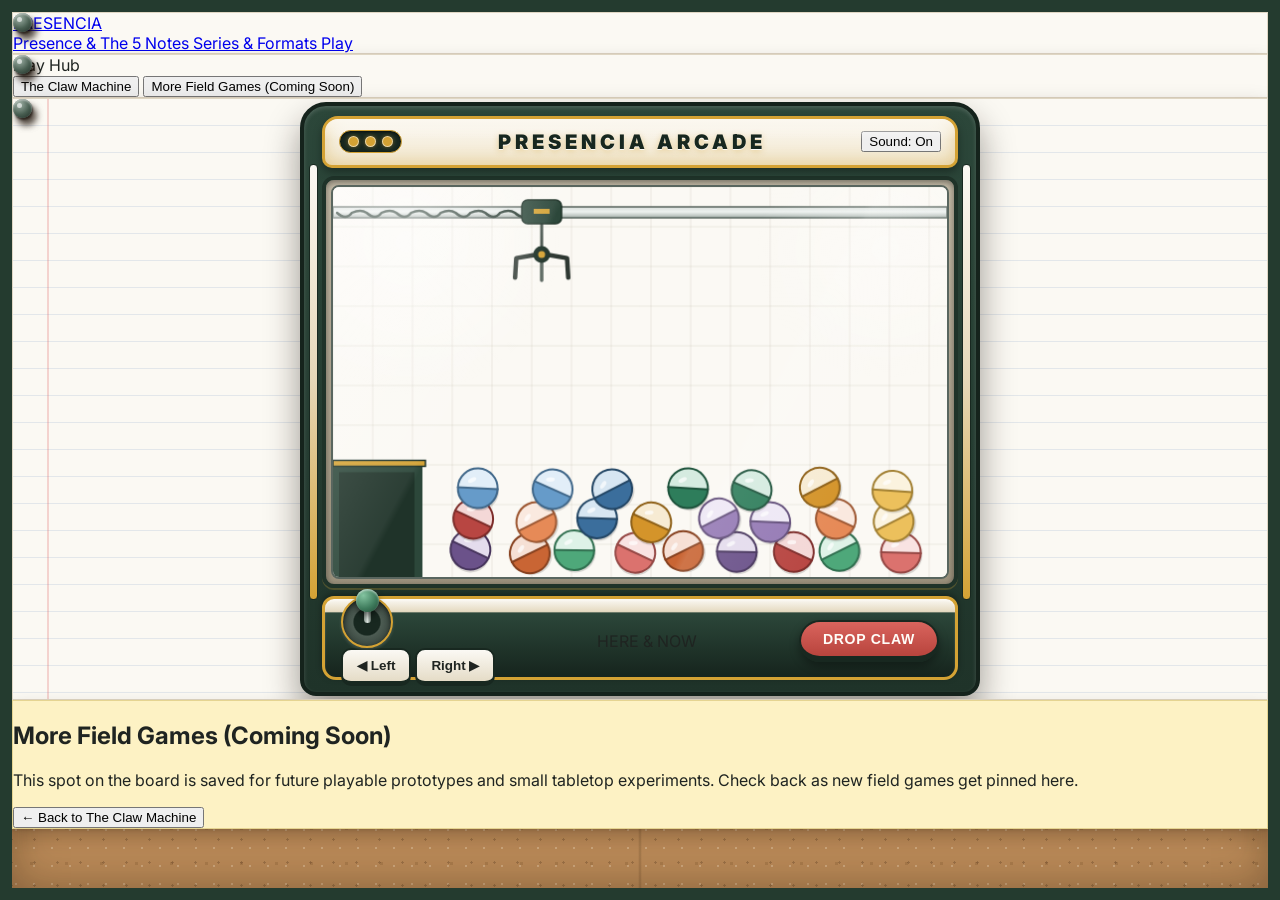
==== commit bd9c7eb1: "Update play.html" ====
--- a/play.html
+++ b/play.html
@@ -3,7 +3,7 @@
 <head>
   <meta charset="UTF-8" />
   <meta name="viewport" content="width=device-width, initial-scale=1.0" />
-  <title>PRESENCIA | Play Hub &amp; The Claw Machine</title>
+  <title>PRESENCIA | Play</title>
   <script src="https://cdn.tailwindcss.com"></script>
   <link rel="preconnect" href="https://fonts.googleapis.com">
   <link rel="preconnect" href="https://fonts.gstatic.com" crossorigin>
@@ -36,7 +36,7 @@
       <div class="pr-4 flex flex-wrap items-center gap-2.5 ml-auto sm:ml-0">
         <nav aria-label="Primary Pages" class="bg-[#efe9da] p-1 rounded-xl border border-[#d8ceb8] flex flex-wrap items-center gap-1">
           <a href="index.html" class="px-3.5 py-1.5 rounded-lg text-xs font-bold transition-all text-[#3c4540] hover:text-[#1f2421]">
-            Presence & The 5 Notes
+            Presence &amp; The 5 Notes
           </a>
           <a href="series.html" class="px-3.5 py-1.5 rounded-lg text-xs font-bold transition-all text-[#3c4540] hover:text-[#1f2421]">
             Series &amp; Formats
@@ -138,7 +138,7 @@
                       type="button"
                       class="bg-[#2c473a] hover:bg-[#1f3329] text-[#fbf9f4] font-bold text-xs sm:text-sm px-4 py-2.5 rounded-lg cursor-pointer transition-colors"
                     >
-                       Another
+                      Drop Another
                     </button>
                   </div>
                 </div>
@@ -174,16 +174,16 @@
                 </div>
               </div>
 
-             <div id="statusText" class="hidden md:block text-sm font-semibold text-[#fbf9f4] text-center">
-  HERE &amp; NOW
-</div>
+              <div id="statusText" class="hidden md:block text-base font-bold tracking-wide text-[#fbf9f4] text-center">
+                HERE &amp; NOW
+              </div>
 
               <button
-                id="Btn"
+                id="dropBtn"
                 type="button"
-                class="arcade-btn-"
+                class="arcade-btn-drop"
               >
-                NOW Claw
+                Drop Claw
               </button>
             </div>
 
@@ -361,7 +361,7 @@
     }
 
     function sfxMove() { playTone(220, "sine", 0.05, 0.022, 250); }
-    function sfx() { playTone(315, "triangle", 0.34, 0.048, 145); }
+    function sfxDrop() { playTone(315, "triangle", 0.34, 0.048, 145); }
     function sfxGrab() { playTone(280, "sine", 0.14, 0.055, 420); }
     function sfxWin() {
       playTone(392, "sine", 0.22, 0.055);
@@ -498,7 +498,7 @@
       }
       if ((e.key === " " || e.key === "Enter") && claw.state === "IDLE") {
         e.preventDefault();
-        trigger();
+        triggerDrop();
       }
     });
 
@@ -515,7 +515,7 @@
 
     const leftBtn = document.getElementById("leftBtn");
     const rightBtn = document.getElementById("rightBtn");
-    const Btn = document.getElementById("Btn");
+    const dropBtn = document.getElementById("dropBtn");
     const statusText = document.getElementById("statusText");
     const marqueeBulbs = document.querySelectorAll("#marqueeBulbBank .marquee-bulb");
 
@@ -557,22 +557,22 @@
     bindHold(leftBtn, "left");
     bindHold(rightBtn, "right");
 
-    Btn.addEventListener("click", () => {
-      if (claw.state === "IDLE") trigger();
+    dropBtn.addEventListener("click", () => {
+      if (claw.state === "IDLE") triggerDrop();
     });
 
     function setControlsDisabled(disabled) {
       leftBtn.disabled = disabled;
       rightBtn.disabled = disabled;
-      Btn.disabled = disabled;
-    }
-
-    function trigger() {
+      dropBtn.disabled = disabled;
+    }
+
+    function triggerDrop() {
       if (claw.state !== "IDLE") return;
-      claw.state = "PING";
+      claw.state = "DROPPING";
       setControlsDisabled(true);
-      statusText.textContent = "ping...";
-      sfx();
+      statusText.textContent = "Dropping...";
+      sfxDrop();
     }
 
     function showReminder(wordKey) {
@@ -622,7 +622,7 @@
           if (moveCooldown % 9 === 0) sfxMove();
         }
         claw.jawAngle += (0.48 - claw.jawAngle) * 0.15;
-      } else if (claw.state === "PING") {
+      } else if (claw.state === "DROPPING") {
         claw.ropeLength += 4.3;
         let hit = null;
         for (let i = capsules.length - 1; i >= 0; i--) {
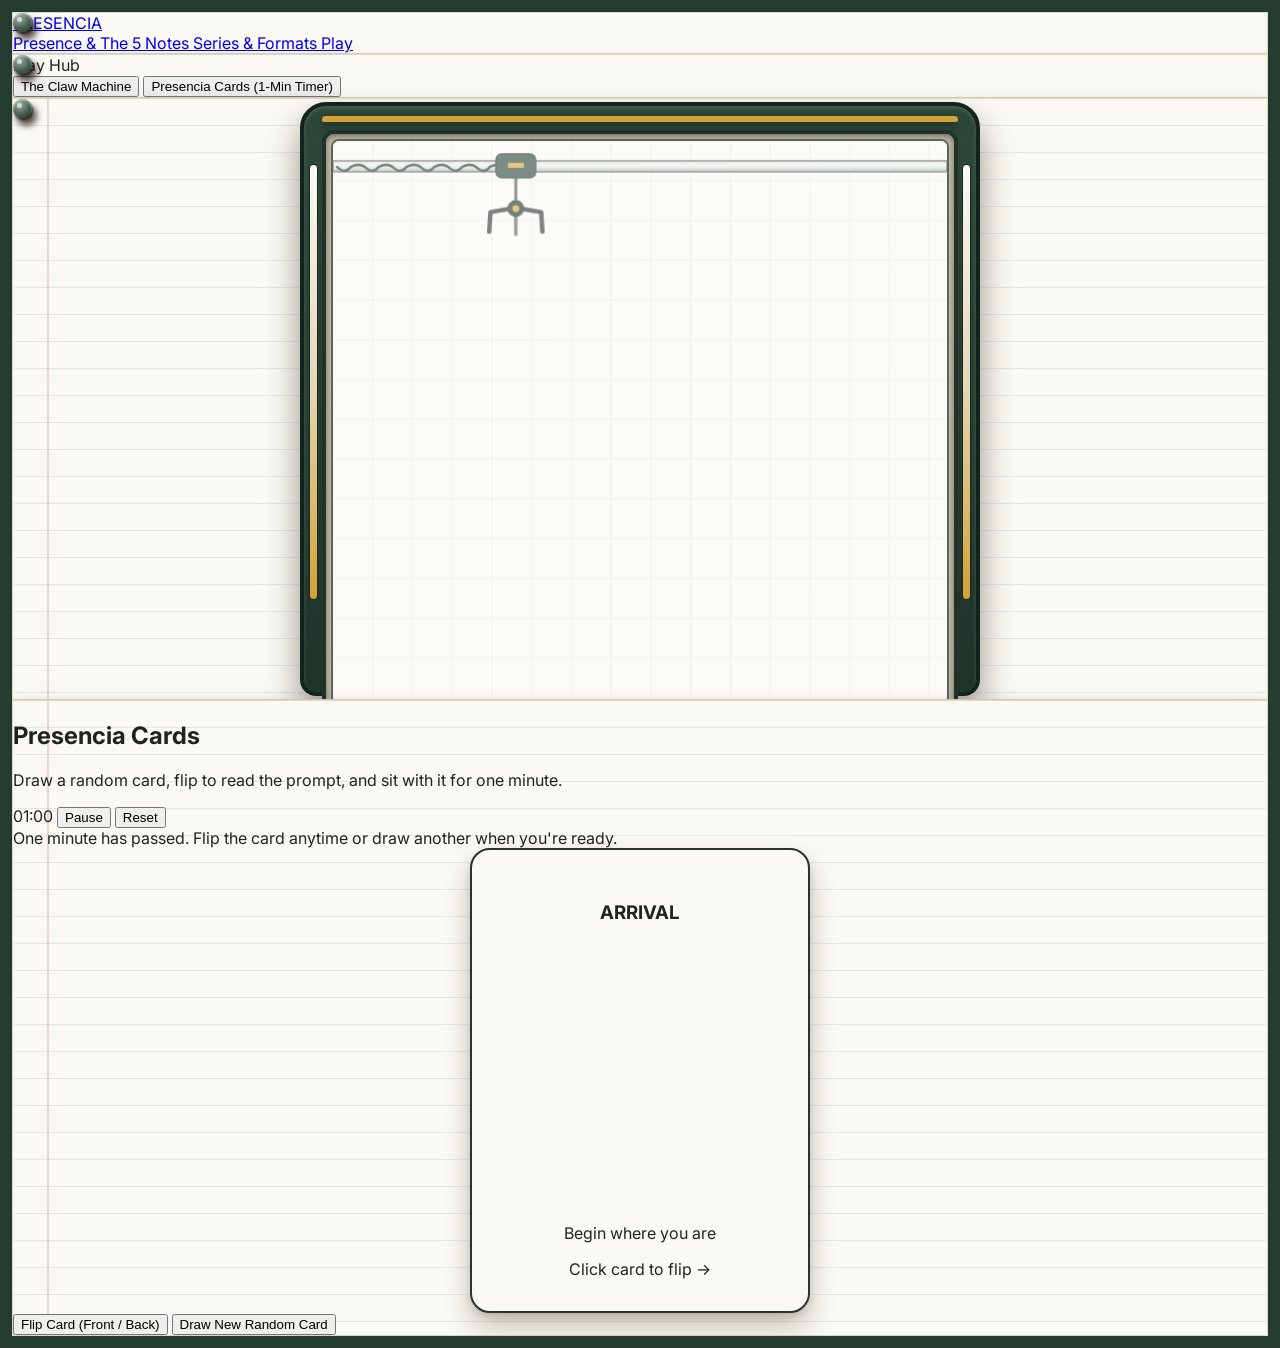
==== commit b1eadc3f: "Update play.html" ====
--- a/play.html
+++ b/play.html
@@ -9,6 +9,54 @@
   <link rel="preconnect" href="https://fonts.gstatic.com" crossorigin>
   <link href="https://fonts.googleapis.com/css2?family=Caveat:wght@600;700&family=Inter:wght@400;500;600;700;800&family=Pacifico&display=swap" rel="stylesheet">
   <link rel="stylesheet" href="styles.css" />
+  <style>
+    /* 3D Flip Card Stage for Presencia Cards */
+    .flip-scene {
+      perspective: 1100px;
+      width: 100%;
+      max-width: 340px;
+      height: 465px;
+      margin: 0 auto;
+    }
+
+    .flip-card-inner {
+      position: relative;
+      width: 100%;
+      height: 100%;
+      transition: transform 0.62s cubic-bezier(0.34, 1.12, 0.64, 1);
+      transform-style: preserve-3d;
+      cursor: pointer;
+    }
+
+    .flip-card-inner.is-flipped {
+      transform: rotateY(180deg);
+    }
+
+    .flip-face {
+      position: absolute;
+      inset: 0;
+      backface-visibility: hidden;
+      -webkit-backface-visibility: hidden;
+      background-color: #fbf9f3;
+      border: 2px solid #2b332e;
+      border-radius: 20px;
+      box-shadow:
+        0 14px 28px rgba(34, 20, 8, 0.24),
+        0 4px 8px rgba(0, 0, 0, 0.12);
+      padding: 32px 26px;
+      display: flex;
+      flex-direction: column;
+      align-items: center;
+      justify-content: space-between;
+      text-align: center;
+      user-select: none;
+    }
+
+    .flip-face-back {
+      transform: rotateY(180deg);
+      padding: 30px 24px;
+    }
+  </style>
 </head>
 <body class="flex flex-col">
 
@@ -50,7 +98,7 @@
   </div>
 
   <!-- ===================================================================== -->
-  <!-- PAGE 3: PLAY HUB & THE CLAW MACHINE                                   -->
+  <!-- PAGE 3: PLAY HUB (THE CLAW MACHINE + PRESENCIA CARDS)                 -->
   <!-- ===================================================================== -->
   <main class="flex-1 max-w-6xl w-full mx-auto px-4 sm:px-6 py-6 flex flex-col items-center space-y-5">
 
@@ -73,15 +121,17 @@
         </button>
         <button
           type="button"
-          data-game="coming-soon"
+          data-game="cards"
           class="play-sub-btn px-3.5 py-1.5 rounded-lg text-xs font-bold bg-[#fdf2c4] hover:bg-[#f6e6a4] text-[#1f2421] border border-[#dfd092] cursor-pointer transition-colors"
         >
-          More Field Games (Coming Soon)
+          Presencia Cards (1-Min Timer)
         </button>
       </div>
     </div>
 
-    <!-- Sub-View A: Claw Machine Framed Inside a Ruled Lined-Paper Poster Sheet -->
+    <!-- =================================================================== -->
+    <!-- SUB-VIEW A: THE CLAW MACHINE                                        -->
+    <!-- =================================================================== -->
     <div id="subGameClaw" class="w-full flex justify-center">
       <div class="ruled-sheet rounded-2xl p-4 sm:p-6 pt-9 sm:pt-10 w-full max-w-[740px]">
         <div class="slate-pin top-3 left-4"></div>
@@ -192,25 +242,121 @@
       </div>
     </div>
 
-    <!-- Sub-View B: Taped Sticky Note for Future Field Games -->
-    <div id="subGameComingSoon" class="hidden w-full max-w-[740px]">
-      <div class="sticky-yellow rounded-2xl p-8 pt-9 text-center space-y-4">
+    <!-- =================================================================== -->
+    <!-- SUB-VIEW B: PRESENCIA CARDS (RANDOM DRAW + 1-MINUTE TIMER + FLIP)   -->
+    <!-- =================================================================== -->
+    <div id="subGameCards" class="hidden w-full max-w-[740px]">
+      <div class="ruled-sheet rounded-2xl p-5 sm:p-8 pl-11 sm:pl-12 pt-9 space-y-6">
         <div class="masking-tape w-20 h-4 -top-2 left-8 -rotate-3"></div>
         <div class="masking-tape w-20 h-4 -top-2 right-8 rotate-3"></div>
 
-        <h2 class="text-2xl sm:text-3xl font-extrabold text-[#1f2421]">More Field Games (Coming Soon)</h2>
-        <p class="text-sm sm:text-[15px] leading-relaxed text-[#2d3228] max-w-lg mx-auto">
-          This spot on the board is saved for future playable prototypes and small tabletop experiments. Check back as new field games get pinned here.
-        </p>
-        <div class="pt-2">
+        <!-- Top Control & 1-Minute Countdown Bar -->
+        <div class="flex flex-wrap items-center justify-between gap-4 border-b border-[#dfd6c3] pb-4">
+          <div>
+            <h2 class="text-xl sm:text-2xl font-extrabold text-[#1f2421]">Presencia Cards</h2>
+            <p class="text-xs text-[#4a534d]">Draw a random card, flip to read the prompt, and sit with it for one minute.</p>
+          </div>
+
+          <!-- 60-Second Timer Box -->
+          <div class="flex items-center gap-2.5 bg-[#fdf2c4] border border-[#dfd092] px-3.5 py-2 rounded-xl shadow-2xs">
+            <span id="cardTimerDisplay" class="font-mono text-xl sm:text-2xl font-extrabold text-[#1f2421] tracking-wider">
+              01:00
+            </span>
+            <button
+              id="btnPauseTimer"
+              type="button"
+              class="text-[11px] font-bold px-2.5 py-1 rounded-md bg-white hover:bg-[#f3ede0] text-[#1f2421] border border-[#d6c9a5] cursor-pointer"
+            >
+              Pause
+            </button>
+            <button
+              id="btnResetTimer"
+              type="button"
+              class="text-[11px] font-bold px-2.5 py-1 rounded-md bg-white hover:bg-[#f3ede0] text-[#1f2421] border border-[#d6c9a5] cursor-pointer"
+              title="Reset 1-minute timer"
+            >
+              Reset
+            </button>
+          </div>
+        </div>
+
+        <!-- Timer Complete Gentle Notice -->
+        <div id="timerDoneBanner" class="hidden bg-[#243b2f] text-[#fbf9f3] text-xs font-bold px-4 py-2.5 rounded-xl text-center">
+          One minute has passed. Flip the card anytime or draw another when you're ready.
+        </div>
+
+        <!-- 3D Flippable Card Container -->
+        <div class="py-2">
+          <div class="flip-scene">
+            <div id="presenciaFlipCard" class="flip-card-inner" role="button" tabindex="0" aria-label="Flip Presencia Card">
+
+              <!-- FRONT OF CARD: Title + Sage Symbol + Subtitle -->
+              <div class="flip-face">
+                <div class="w-full pt-1">
+                  <h3 id="cardFrontTitle" class="text-2xl sm:text-[26px] font-black tracking-[0.06em] uppercase text-[#141715]">
+                    ARRIVAL
+                  </h3>
+                </div>
+
+                <div id="cardFrontSymbol" class="my-auto flex items-center justify-center w-36 h-36">
+                  <!-- SVG symbol injected by JS -->
+                </div>
+
+                <div class="w-full pb-2">
+                  <p id="cardFrontSubtitle" class="text-lg font-medium text-[#28302b] leading-snug">
+                    Begin where you are
+                  </p>
+                  <span class="inline-block mt-3 text-[11px] font-bold uppercase tracking-wider text-[#5a6b5f]">
+                    Click card to flip &rarr;
+                  </span>
+                </div>
+              </div>
+
+              <!-- BACK OF CARD: Bold Question + Body + Italic Takeaway -->
+              <div class="flip-face flip-face-back">
+                <div class="w-full pt-1">
+                  <h4 id="cardBackQuestion" class="text-[17px] sm:text-lg font-extrabold text-[#141715] leading-snug">
+                    What's already arrived, and what's still catching up?
+                  </h4>
+                </div>
+
+                <div id="cardBackBody" class="my-auto space-y-3 text-sm sm:text-[14.5px] leading-relaxed text-[#2f3632] px-1">
+                  <!-- Body paragraphs injected by JS -->
+                </div>
+
+                <div class="w-full pb-1">
+                  <p id="cardBackFooter" class="italic text-[15px] sm:text-base font-medium text-[#1f2421] leading-snug">
+                    Let this moment count as a beginning, even if nothing else changes.
+                  </p>
+                  <span class="inline-block mt-3 text-[11px] font-bold uppercase tracking-wider text-[#5a6b5f]">
+                    &larr; Click card to see symbol
+                  </span>
+                </div>
+              </div>
+
+            </div>
+          </div>
+        </div>
+
+        <!-- Bottom Action Buttons -->
+        <div class="flex flex-wrap items-center justify-center gap-3 pt-2">
           <button
-            id="backToClawBtn"
+            id="btnFlipCard"
             type="button"
-            class="px-5 py-2.5 rounded-xl bg-[#243b2f] hover:bg-[#17271f] text-[#fbf9f3] text-xs sm:text-sm font-bold transition-colors cursor-pointer"
+            class="px-5 py-2.5 rounded-xl bg-[#fdf2c4] hover:bg-[#f6e6a4] text-[#1f2421] border border-[#dfd092] text-xs sm:text-sm font-bold transition-colors cursor-pointer shadow-2xs"
           >
-            &larr; Back to The Claw Machine
+            Flip Card (Front / Back)
+          </button>
+
+          <button
+            id="btnDrawRandomCard"
+            type="button"
+            class="px-6 py-2.5 rounded-xl bg-[#243b2f] hover:bg-[#17271f] text-[#fbf9f3] text-xs sm:text-sm font-bold transition-colors cursor-pointer shadow-xs"
+          >
+            Draw New Random Card
           </button>
         </div>
+
       </div>
     </div>
 
@@ -218,7 +364,185 @@
 
   <script>
     // =========================================================================
-    // PRESENCIA CAPSULE NOTES (24 Place-Aware Prompts: 2 per Single Word)
+    // 1. PRESENCIA CARDS DECK (All 8 Exact Cards: Fronts & Backs)
+    // =========================================================================
+    const PRESENCIA_CARDS_DECK = [
+      {
+        title: "ARRIVAL",
+        subtitle: "Begin where you are",
+        question: "What's already arrived, and what's still catching up?",
+        body: [
+          "You're here, even if part of you is still elsewhere.",
+          "There's often a small gap between where your body is and where your thoughts are. That's normal."
+        ],
+        footer: "Let this moment count as a beginning, even if nothing else changes.",
+        symbolSvg: `<svg viewBox="0 0 120 120" class="w-28 h-28"><path d="M32 95 V54 A28 28 0 0 1 88 54 V95 Z" fill="#526152" stroke="#141715" stroke-width="4" stroke-linejoin="round"/></svg>`
+      },
+      {
+        title: "ATTENTION",
+        subtitle: "Notice the pull",
+        question: "What keeps pulling your focus right now?",
+        body: [
+          "Your attention is already doing something.",
+          "It tends to circle what feels unfinished, interesting, or familiar, sometimes without asking you first."
+        ],
+        footer: "You don't need to redirect it. Just notice where it's landing.",
+        symbolSvg: `<svg viewBox="0 0 120 120" class="w-28 h-28"><circle cx="60" cy="60" r="22" fill="#526152" stroke="#141715" stroke-width="4"/></svg>`
+      },
+      {
+        title: "PACE",
+        subtitle: "Find your rhythm",
+        question: "Does the way you're moving still fit this moment?",
+        body: [
+          "You've been moving at a certain speed for a reason.",
+          "Sometimes that pace helps you get through things. Other times, it just carries over."
+        ],
+        footer: "You're allowed to adjust or keep going as you are.",
+        symbolSvg: `<svg viewBox="0 0 120 120" class="w-28 h-28"><rect x="26" y="30" width="14" height="60" fill="#526152" stroke="#141715" stroke-width="4"/><rect x="53" y="30" width="14" height="60" fill="#526152" stroke="#141715" stroke-width="4"/><rect x="80" y="30" width="14" height="60" fill="#526152" stroke="#141715" stroke-width="4"/></svg>`
+      },
+      {
+        title: "CARE",
+        subtitle: "Handle gently",
+        question: "What might respond better to a softer approach right now?",
+        body: [
+          "Care isn't always obvious.",
+          "Sometimes it looks like action. Sometimes it looks like patience, space, or leaving things alone."
+        ],
+        footer: "Small care still matters.",
+        symbolSvg: `<svg viewBox="0 0 120 120" class="w-28 h-28"><path d="M16 42 H38 A22 22 0 0 0 82 42 H104 A44 44 0 0 1 16 42 Z" fill="#526152" stroke="#141715" stroke-width="4" stroke-linejoin="round"/></svg>`
+      },
+      {
+        title: "EFFORT",
+        subtitle: "Do what's worth doing",
+        question: "Where does your effort actually matter today?",
+        body: [
+          "Effort shows up differently depending on what you're doing.",
+          "Some things ask for focus and presence more than pushing or proving."
+        ],
+        footer: "Let it be steady, not heavy.",
+        symbolSvg: `<svg viewBox="0 0 120 120" class="w-28 h-28"><polygon points="60,24 90,36 90,94 30,94 30,36" fill="#526152" stroke="#141715" stroke-width="4" stroke-linejoin="round"/></svg>`
+      },
+      {
+        title: "RELEASE",
+        subtitle: "Set it down",
+        question: "What could you set down, even briefly?",
+        body: [
+          "Carrying things becomes normal when it lasts long enough.",
+          "You don't always notice the weight until something shifts or slows down."
+        ],
+        footer: "Making space is allowed.",
+        symbolSvg: `<svg viewBox="0 0 120 120" class="w-28 h-28"><path d="M60 22 C60 22 86 58 86 76 A26 26 0 0 1 34 76 C34 58 60 22 60 22 Z" fill="#526152" stroke="#141715" stroke-width="4" stroke-linejoin="round"/></svg>`
+      },
+      {
+        title: "CONNECTION",
+        subtitle: "Move together",
+        question: "What are you moving alongside right now?",
+        body: [
+          "You're always in relationship with something.",
+          "People, places, routines, sounds, silence — even this moment has context."
+        ],
+        footer: "Notice what you're part of.",
+        symbolSvg: `<svg viewBox="0 0 120 120" class="w-28 h-28"><path d="M12 52 Q24 42 36 52 T60 52 T84 52 T108 52 V68 Q96 58 84 68 T60 68 T36 68 T12 68 Z" fill="#526152" stroke="#141715" stroke-width="4" stroke-linejoin="round"/></svg>`
+      },
+      {
+        title: "REFLECTION",
+        subtitle: "Let it land",
+        question: "What's worth carrying forward from this?",
+        body: [
+          "Reflection can be as simple as keeping one thing in mind.",
+          "Some moments matter because they linger, not because they were big or clear."
+        ],
+        footer: "Let noticing be enough for now.",
+        symbolSvg: `<svg viewBox="0 0 120 120" class="w-28 h-28"><rect x="34" y="46" width="52" height="14" fill="#526152" stroke="#141715" stroke-width="4"/><rect x="16" y="68" width="88" height="14" fill="#526152" stroke="#141715" stroke-width="4"/></svg>`
+      }
+    ];
+
+    let currentCardIndex = -1;
+    let timerSeconds = 60;
+    let timerInterval = null;
+    let timerPaused = false;
+
+    const flipCardEl = document.getElementById("presenciaFlipCard");
+    const timerDisplayEl = document.getElementById("cardTimerDisplay");
+    const timerDoneBanner = document.getElementById("timerDoneBanner");
+    const btnPauseTimer = document.getElementById("btnPauseTimer");
+
+    function updateTimerUI() {
+      const mins = String(Math.floor(timerSeconds / 60)).padStart(2, "0");
+      const secs = String(timerSeconds % 60).padStart(2, "0");
+      timerDisplayEl.textContent = `${mins}:${secs}`;
+    }
+
+    function startOneMinuteTimer() {
+      clearInterval(timerInterval);
+      timerSeconds = 60;
+      timerPaused = false;
+      btnPauseTimer.textContent = "Pause";
+      timerDoneBanner.classList.add("hidden");
+      updateTimerUI();
+
+      timerInterval = setInterval(() => {
+        if (timerPaused) return;
+        if (timerSeconds > 0) {
+          timerSeconds--;
+          updateTimerUI();
+        } else {
+          clearInterval(timerInterval);
+          timerDoneBanner.classList.remove("hidden");
+          sfxWin();
+        }
+      }, 1000);
+    }
+
+    function drawRandomPresenciaCard() {
+      let nextIdx = Math.floor(Math.random() * PRESENCIA_CARDS_DECK.length);
+      if (PRESENCIA_CARDS_DECK.length > 1 && nextIdx === currentCardIndex) {
+        nextIdx = (nextIdx + 1) % PRESENCIA_CARDS_DECK.length;
+      }
+      currentCardIndex = nextIdx;
+      const card = PRESENCIA_CARDS_DECK[currentCardIndex];
+
+      // Always reset to front face when dealing a new card
+      flipCardEl.classList.remove("is-flipped");
+
+      document.getElementById("cardFrontTitle").textContent = card.title;
+      document.getElementById("cardFrontSymbol").innerHTML = card.symbolSvg;
+      document.getElementById("cardFrontSubtitle").textContent = card.subtitle;
+
+      document.getElementById("cardBackQuestion").textContent = card.question;
+      document.getElementById("cardBackBody").innerHTML = card.body
+        .map((line) => `<p>${line}</p>`)
+        .join("");
+      document.getElementById("cardBackFooter").textContent = card.footer;
+
+      startOneMinuteTimer();
+    }
+
+    function toggleCardFlip() {
+      flipCardEl.classList.toggle("is-flipped");
+      sfxMove();
+    }
+
+    flipCardEl.addEventListener("click", toggleCardFlip);
+    flipCardEl.addEventListener("keydown", (e) => {
+      if (e.key === " " || e.key === "Enter") {
+        e.preventDefault();
+        toggleCardFlip();
+      }
+    });
+
+    document.getElementById("btnFlipCard").addEventListener("click", toggleCardFlip);
+    document.getElementById("btnDrawRandomCard").addEventListener("click", drawRandomPresenciaCard);
+
+    btnPauseTimer.addEventListener("click", () => {
+      timerPaused = !timerPaused;
+      btnPauseTimer.textContent = timerPaused ? "Resume" : "Pause";
+    });
+
+    document.getElementById("btnResetTimer").addEventListener("click", startOneMinuteTimer);
+
+    // =========================================================================
+    // 2. PRESENCIA CAPSULE NOTES (24 Place-Aware Prompts for Claw Machine)
     // =========================================================================
     const PRESENCIA_NOTES = [
       // Sense
@@ -288,14 +612,14 @@
     const WORD_KEYS = Object.keys(WORD_STYLES);
 
     // =========================================================================
-    // PLAY HUB SUB-SWITCHER
+    // 3. PLAY HUB SUB-SWITCHER (Claw Machine vs. Presencia Cards)
     // =========================================================================
     let activeSubGame = "claw";
 
     function switchSubGame(gameKey) {
       activeSubGame = gameKey;
       const subClaw = document.getElementById("subGameClaw");
-      const subSoon = document.getElementById("subGameComingSoon");
+      const subCards = document.getElementById("subGameCards");
       const subBtns = document.querySelectorAll(".play-sub-btn");
 
       subBtns.forEach((btn) => {
@@ -310,14 +634,16 @@
 
       if (gameKey === "claw") {
         subClaw.classList.remove("hidden");
-        subSoon.classList.add("hidden");
+        subCards.classList.add("hidden");
+        clearInterval(timerInterval);
         requestAnimationFrame(() => {
           resizeCanvas();
           layoutCapsules();
         });
       } else {
         subClaw.classList.add("hidden");
-        subSoon.classList.remove("hidden");
+        subCards.classList.remove("hidden");
+        drawRandomPresenciaCard();
       }
     }
 
@@ -325,10 +651,8 @@
       btn.addEventListener("click", () => switchSubGame(btn.dataset.game));
     });
 
-    document.getElementById("backToClawBtn").addEventListener("click", () => switchSubGame("claw"));
-
     // =========================================================================
-    // GENTLE WEB AUDIO API SYNTHESIZED SOUND EFFECTS
+    // 4. GENTLE WEB AUDIO API SYNTHESIZED SOUND EFFECTS
     // =========================================================================
     let audioCtx = null;
     let isMuted = false;
@@ -369,7 +693,7 @@
     }
 
     // =========================================================================
-    // CLAW MACHINE CANVAS & PHYSICS ENGINE
+    // 5. CLAW MACHINE CANVAS & PHYSICS ENGINE
     // =========================================================================
     const canvas = document.getElementById("clawCanvas");
     const ctx = canvas.getContext("2d");
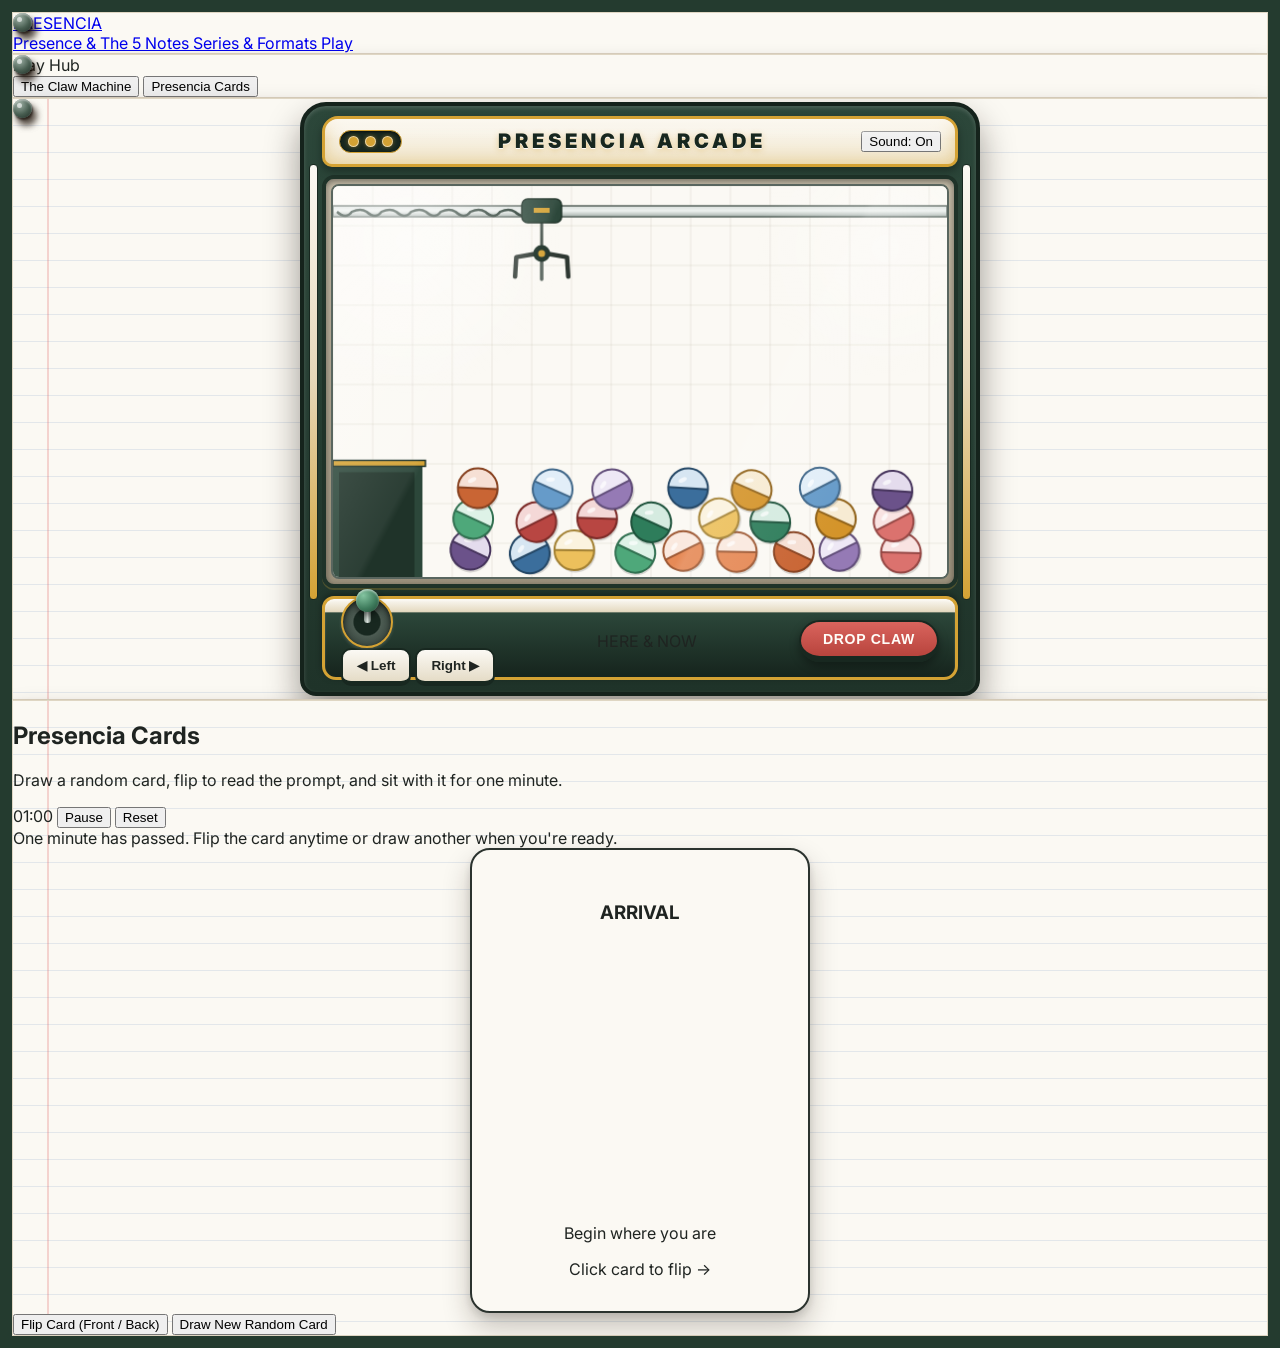
==== commit 1411498f: "Update play.html" ====
--- a/play.html
+++ b/play.html
@@ -124,7 +124,7 @@
           data-game="cards"
           class="play-sub-btn px-3.5 py-1.5 rounded-lg text-xs font-bold bg-[#fdf2c4] hover:bg-[#f6e6a4] text-[#1f2421] border border-[#dfd092] cursor-pointer transition-colors"
         >
-          Presencia Cards (1-Min Timer)
+          Presencia Cards
         </button>
       </div>
     </div>
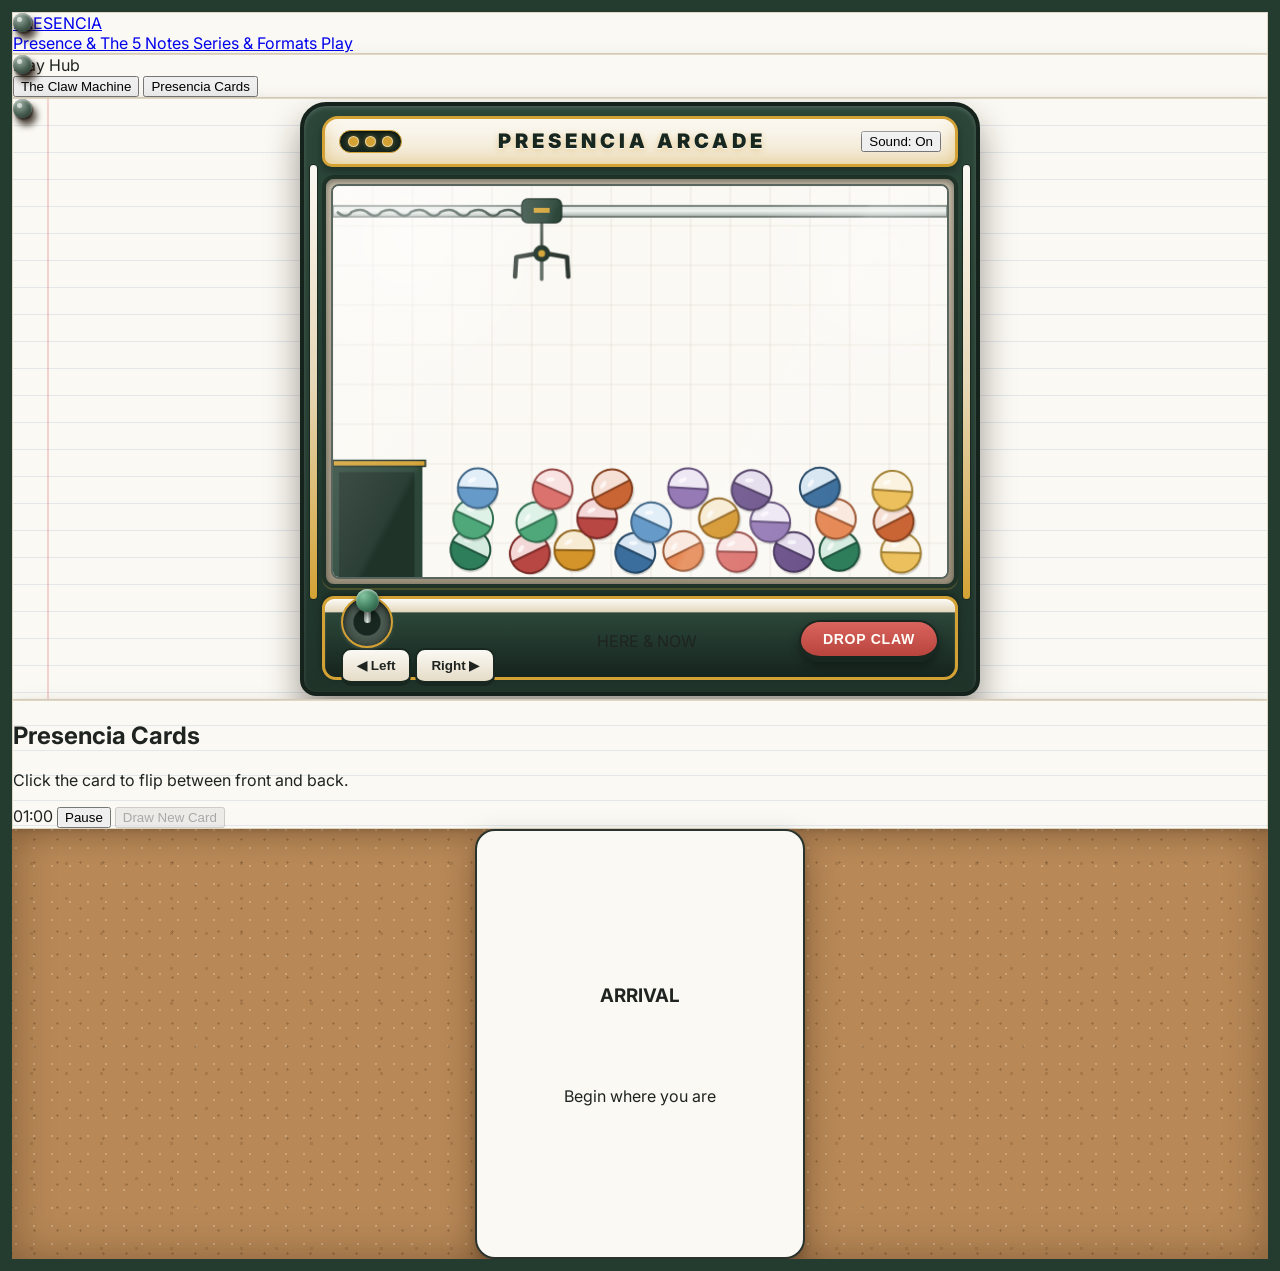
==== commit e3579b24: "Update play.html" ====
--- a/play.html
+++ b/play.html
@@ -10,12 +10,12 @@
   <link href="https://fonts.googleapis.com/css2?family=Caveat:wght@600;700&family=Inter:wght@400;500;600;700;800&family=Pacifico&display=swap" rel="stylesheet">
   <link rel="stylesheet" href="styles.css" />
   <style>
-    /* 3D Flip Card Stage for Presencia Cards */
+    /* 3D Flip Card Stage Floating Directly on Corkboard */
     .flip-scene {
       perspective: 1100px;
       width: 100%;
-      max-width: 340px;
-      height: 465px;
+      max-width: 330px;
+      height: 430px;
       margin: 0 auto;
     }
 
@@ -41,20 +41,22 @@
       border: 2px solid #2b332e;
       border-radius: 20px;
       box-shadow:
-        0 14px 28px rgba(34, 20, 8, 0.24),
-        0 4px 8px rgba(0, 0, 0, 0.12);
-      padding: 32px 26px;
+        0 16px 32px rgba(28, 16, 6, 0.34),
+        0 4px 10px rgba(0, 0, 0, 0.16);
+      padding: 28px 24px;
       display: flex;
       flex-direction: column;
       align-items: center;
-      justify-content: space-between;
+      justify-content: center;
+      gap: 22px;
       text-align: center;
       user-select: none;
     }
 
     .flip-face-back {
       transform: rotateY(180deg);
-      padding: 30px 24px;
+      gap: 18px;
+      padding: 28px 24px;
     }
   </style>
 </head>
@@ -243,121 +245,83 @@
     </div>
 
     <!-- =================================================================== -->
-    <!-- SUB-VIEW B: PRESENCIA CARDS (RANDOM DRAW + 1-MINUTE TIMER + FLIP)   -->
+    <!-- SUB-VIEW B: PRESENCIA CARDS (PAPER HEADER + FLOATING CORKBOARD CARD)-->
     <!-- =================================================================== -->
-    <div id="subGameCards" class="hidden w-full max-w-[740px]">
-      <div class="ruled-sheet rounded-2xl p-5 sm:p-8 pl-11 sm:pl-12 pt-9 space-y-6">
-        <div class="masking-tape w-20 h-4 -top-2 left-8 -rotate-3"></div>
-        <div class="masking-tape w-20 h-4 -top-2 right-8 rotate-3"></div>
-
-        <!-- Top Control & 1-Minute Countdown Bar -->
-        <div class="flex flex-wrap items-center justify-between gap-4 border-b border-[#dfd6c3] pb-4">
+    <div id="subGameCards" class="hidden w-full max-w-[740px] space-y-7 pb-6">
+
+      <!-- Taped Ruled Paper Header: Title + 1-Minute Timer + Locked Draw Button -->
+      <div class="ruled-note rounded-2xl px-6 sm:px-8 py-5 pt-7 relative">
+        <div class="masking-tape w-20 h-4 -top-2 left-6 -rotate-3"></div>
+        <div class="masking-tape w-20 h-4 -top-2 right-6 rotate-3"></div>
+
+        <div class="flex flex-wrap items-center justify-between gap-4">
           <div>
             <h2 class="text-xl sm:text-2xl font-extrabold text-[#1f2421]">Presencia Cards</h2>
-            <p class="text-xs text-[#4a534d]">Draw a random card, flip to read the prompt, and sit with it for one minute.</p>
+            <p class="text-xs text-[#4a534d]">Click the card to flip between front and back.</p>
           </div>
 
-          <!-- 60-Second Timer Box -->
-          <div class="flex items-center gap-2.5 bg-[#fdf2c4] border border-[#dfd092] px-3.5 py-2 rounded-xl shadow-2xs">
-            <span id="cardTimerDisplay" class="font-mono text-xl sm:text-2xl font-extrabold text-[#1f2421] tracking-wider">
+          <!-- Timer + Draw New Card Button Side-by-Side -->
+          <div class="flex flex-wrap items-center gap-2.5 bg-[#fdf2c4] border border-[#dfd092] px-3.5 py-2 rounded-xl shadow-2xs">
+            <span id="cardTimerDisplay" class="font-mono text-xl sm:text-2xl font-extrabold text-[#1f2421] tracking-wider pr-1">
               01:00
             </span>
             <button
               id="btnPauseTimer"
               type="button"
-              class="text-[11px] font-bold px-2.5 py-1 rounded-md bg-white hover:bg-[#f3ede0] text-[#1f2421] border border-[#d6c9a5] cursor-pointer"
+              class="text-[11px] font-bold px-2.5 py-1.5 rounded-md bg-white hover:bg-[#f3ede0] text-[#1f2421] border border-[#d6c9a5] cursor-pointer"
             >
               Pause
             </button>
             <button
-              id="btnResetTimer"
+              id="btnDrawRandomCard"
               type="button"
-              class="text-[11px] font-bold px-2.5 py-1 rounded-md bg-white hover:bg-[#f3ede0] text-[#1f2421] border border-[#d6c9a5] cursor-pointer"
-              title="Reset 1-minute timer"
+              disabled
+              class="text-xs font-bold px-3.5 py-1.5 rounded-lg bg-[#243b2f] hover:bg-[#17271f] text-[#fbf9f3] transition-colors cursor-pointer disabled:opacity-45 disabled:cursor-not-allowed"
+              title="Available once the 1-minute timer finishes"
             >
-              Reset
+              Draw New Card
             </button>
           </div>
         </div>
-
-        <!-- Timer Complete Gentle Notice -->
-        <div id="timerDoneBanner" class="hidden bg-[#243b2f] text-[#fbf9f3] text-xs font-bold px-4 py-2.5 rounded-xl text-center">
-          One minute has passed. Flip the card anytime or draw another when you're ready.
+      </div>
+
+      <!-- 3D Flippable Card Floating Directly on the Corkboard -->
+      <div class="flip-scene">
+        <div id="presenciaFlipCard" class="flip-card-inner" role="button" tabindex="0" aria-label="Flip Presencia Card">
+
+          <!-- FRONT OF CARD: Title + Sage Symbol + Subtitle (Tighter Spacing) -->
+          <div class="flip-face">
+            <h3 id="cardFrontTitle" class="text-2xl sm:text-[26px] font-black tracking-[0.06em] uppercase text-[#141715]">
+              ARRIVAL
+            </h3>
+
+            <div id="cardFrontSymbol" class="flex items-center justify-center w-32 h-32">
+              <!-- SVG symbol injected by JS -->
+            </div>
+
+            <p id="cardFrontSubtitle" class="text-lg font-medium text-[#28302b] leading-snug">
+              Begin where you are
+            </p>
+          </div>
+
+          <!-- BACK OF CARD: Bold Question + Body + Italic Takeaway (Tighter Spacing) -->
+          <div class="flip-face flip-face-back">
+            <h4 id="cardBackQuestion" class="text-[17px] sm:text-lg font-extrabold text-[#141715] leading-snug">
+              What's already arrived, and what's still catching up?
+            </h4>
+
+            <div id="cardBackBody" class="space-y-2.5 text-sm sm:text-[14.5px] leading-relaxed text-[#2f3632] px-1">
+              <!-- Body paragraphs injected by JS -->
+            </div>
+
+            <p id="cardBackFooter" class="italic text-[15px] sm:text-base font-medium text-[#1f2421] leading-snug">
+              Let this moment count as a beginning, even if nothing else changes.
+            </p>
+          </div>
+
         </div>
-
-        <!-- 3D Flippable Card Container -->
-        <div class="py-2">
-          <div class="flip-scene">
-            <div id="presenciaFlipCard" class="flip-card-inner" role="button" tabindex="0" aria-label="Flip Presencia Card">
-
-              <!-- FRONT OF CARD: Title + Sage Symbol + Subtitle -->
-              <div class="flip-face">
-                <div class="w-full pt-1">
-                  <h3 id="cardFrontTitle" class="text-2xl sm:text-[26px] font-black tracking-[0.06em] uppercase text-[#141715]">
-                    ARRIVAL
-                  </h3>
-                </div>
-
-                <div id="cardFrontSymbol" class="my-auto flex items-center justify-center w-36 h-36">
-                  <!-- SVG symbol injected by JS -->
-                </div>
-
-                <div class="w-full pb-2">
-                  <p id="cardFrontSubtitle" class="text-lg font-medium text-[#28302b] leading-snug">
-                    Begin where you are
-                  </p>
-                  <span class="inline-block mt-3 text-[11px] font-bold uppercase tracking-wider text-[#5a6b5f]">
-                    Click card to flip &rarr;
-                  </span>
-                </div>
-              </div>
-
-              <!-- BACK OF CARD: Bold Question + Body + Italic Takeaway -->
-              <div class="flip-face flip-face-back">
-                <div class="w-full pt-1">
-                  <h4 id="cardBackQuestion" class="text-[17px] sm:text-lg font-extrabold text-[#141715] leading-snug">
-                    What's already arrived, and what's still catching up?
-                  </h4>
-                </div>
-
-                <div id="cardBackBody" class="my-auto space-y-3 text-sm sm:text-[14.5px] leading-relaxed text-[#2f3632] px-1">
-                  <!-- Body paragraphs injected by JS -->
-                </div>
-
-                <div class="w-full pb-1">
-                  <p id="cardBackFooter" class="italic text-[15px] sm:text-base font-medium text-[#1f2421] leading-snug">
-                    Let this moment count as a beginning, even if nothing else changes.
-                  </p>
-                  <span class="inline-block mt-3 text-[11px] font-bold uppercase tracking-wider text-[#5a6b5f]">
-                    &larr; Click card to see symbol
-                  </span>
-                </div>
-              </div>
-
-            </div>
-          </div>
-        </div>
-
-        <!-- Bottom Action Buttons -->
-        <div class="flex flex-wrap items-center justify-center gap-3 pt-2">
-          <button
-            id="btnFlipCard"
-            type="button"
-            class="px-5 py-2.5 rounded-xl bg-[#fdf2c4] hover:bg-[#f6e6a4] text-[#1f2421] border border-[#dfd092] text-xs sm:text-sm font-bold transition-colors cursor-pointer shadow-2xs"
-          >
-            Flip Card (Front / Back)
-          </button>
-
-          <button
-            id="btnDrawRandomCard"
-            type="button"
-            class="px-6 py-2.5 rounded-xl bg-[#243b2f] hover:bg-[#17271f] text-[#fbf9f3] text-xs sm:text-sm font-bold transition-colors cursor-pointer shadow-xs"
-          >
-            Draw New Random Card
-          </button>
-        </div>
-
       </div>
+
     </div>
 
   </main>
@@ -464,8 +428,8 @@
 
     const flipCardEl = document.getElementById("presenciaFlipCard");
     const timerDisplayEl = document.getElementById("cardTimerDisplay");
-    const timerDoneBanner = document.getElementById("timerDoneBanner");
     const btnPauseTimer = document.getElementById("btnPauseTimer");
+    const btnDrawRandomCard = document.getElementById("btnDrawRandomCard");
 
     function updateTimerUI() {
       const mins = String(Math.floor(timerSeconds / 60)).padStart(2, "0");
@@ -478,7 +442,8 @@
       timerSeconds = 60;
       timerPaused = false;
       btnPauseTimer.textContent = "Pause";
-      timerDoneBanner.classList.add("hidden");
+      btnPauseTimer.disabled = false;
+      btnDrawRandomCard.disabled = true;
       updateTimerUI();
 
       timerInterval = setInterval(() => {
@@ -488,7 +453,8 @@
           updateTimerUI();
         } else {
           clearInterval(timerInterval);
-          timerDoneBanner.classList.remove("hidden");
+          btnDrawRandomCard.disabled = false;
+          btnPauseTimer.disabled = true;
           sfxWin();
         }
       }, 1000);
@@ -502,7 +468,6 @@
       currentCardIndex = nextIdx;
       const card = PRESENCIA_CARDS_DECK[currentCardIndex];
 
-      // Always reset to front face when dealing a new card
       flipCardEl.classList.remove("is-flipped");
 
       document.getElementById("cardFrontTitle").textContent = card.title;
@@ -531,15 +496,17 @@
       }
     });
 
-    document.getElementById("btnFlipCard").addEventListener("click", toggleCardFlip);
-    document.getElementById("btnDrawRandomCard").addEventListener("click", drawRandomPresenciaCard);
+    btnDrawRandomCard.addEventListener("click", () => {
+      if (!btnDrawRandomCard.disabled) {
+        drawRandomPresenciaCard();
+      }
+    });
 
     btnPauseTimer.addEventListener("click", () => {
+      if (btnPauseTimer.disabled) return;
       timerPaused = !timerPaused;
       btnPauseTimer.textContent = timerPaused ? "Resume" : "Pause";
     });
-
-    document.getElementById("btnResetTimer").addEventListener("click", startOneMinuteTimer);
 
     // =========================================================================
     // 2. PRESENCIA CAPSULE NOTES (24 Place-Aware Prompts for Claw Machine)
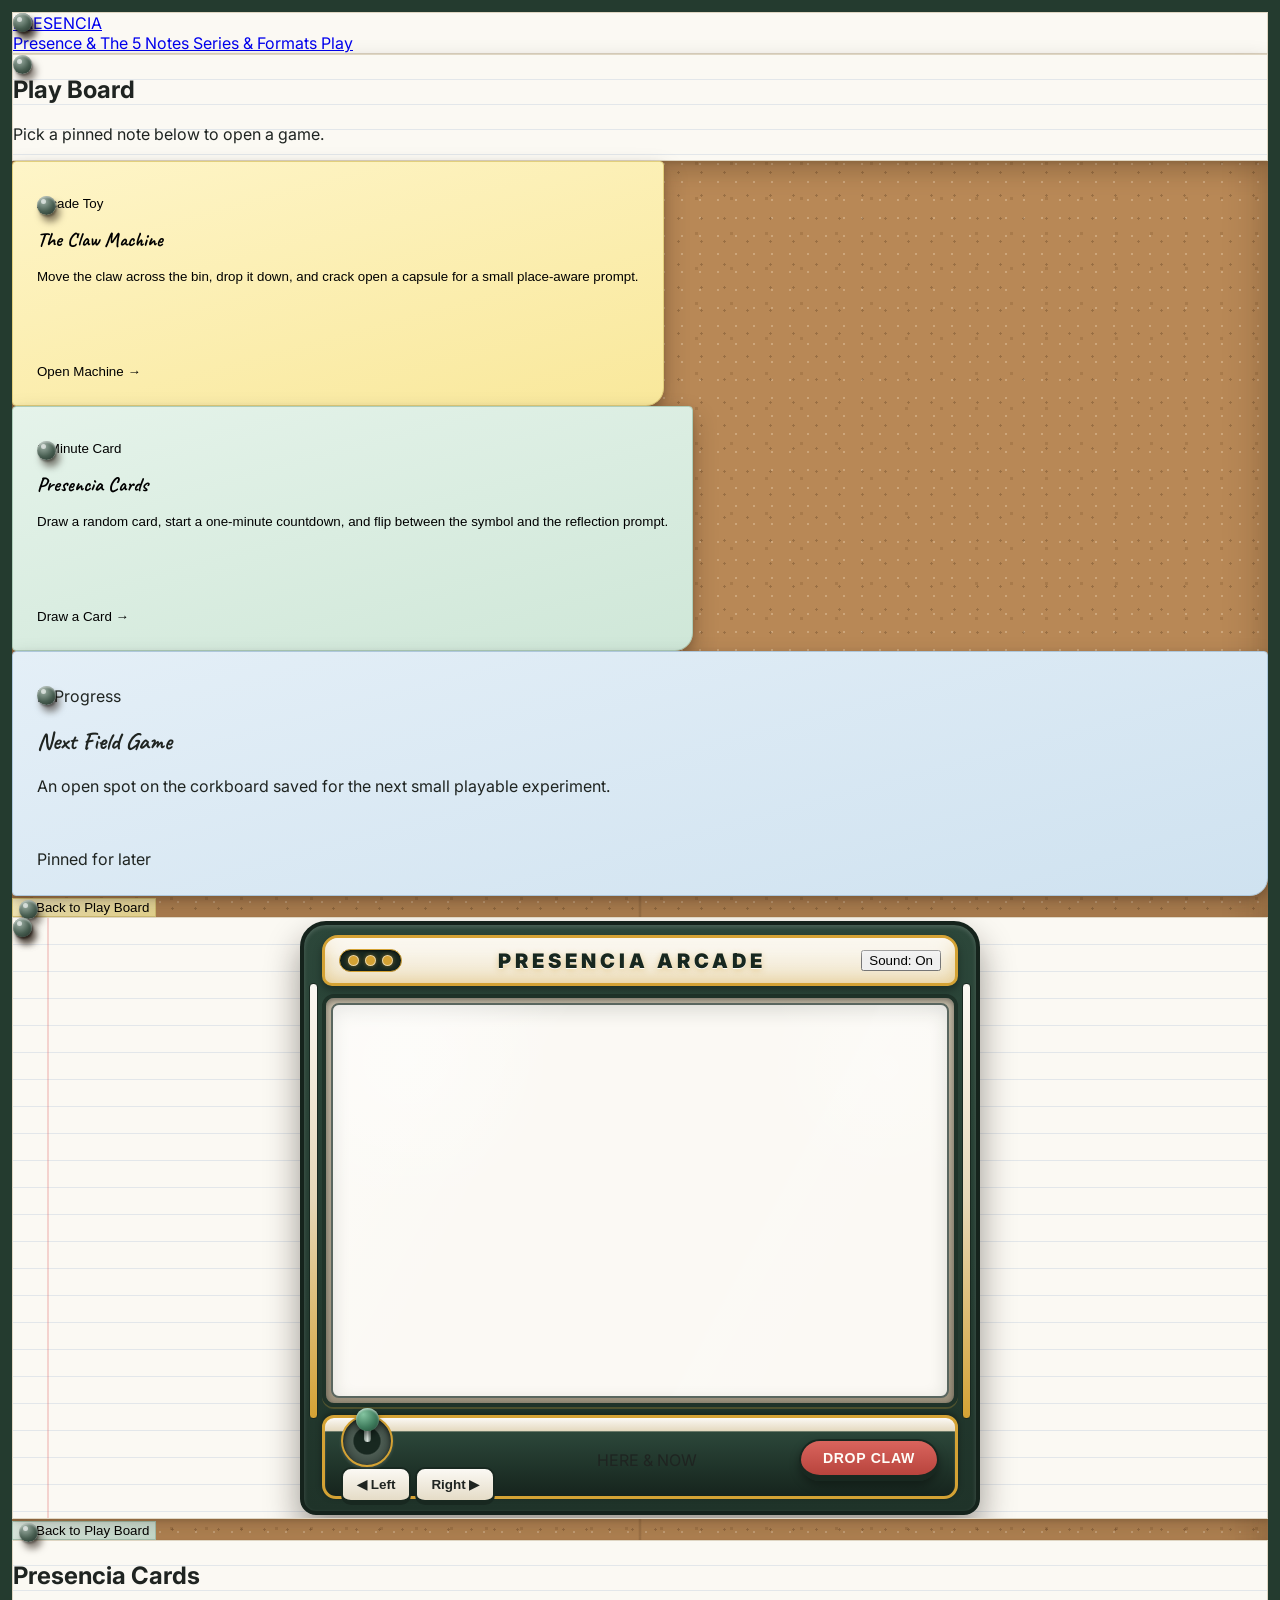
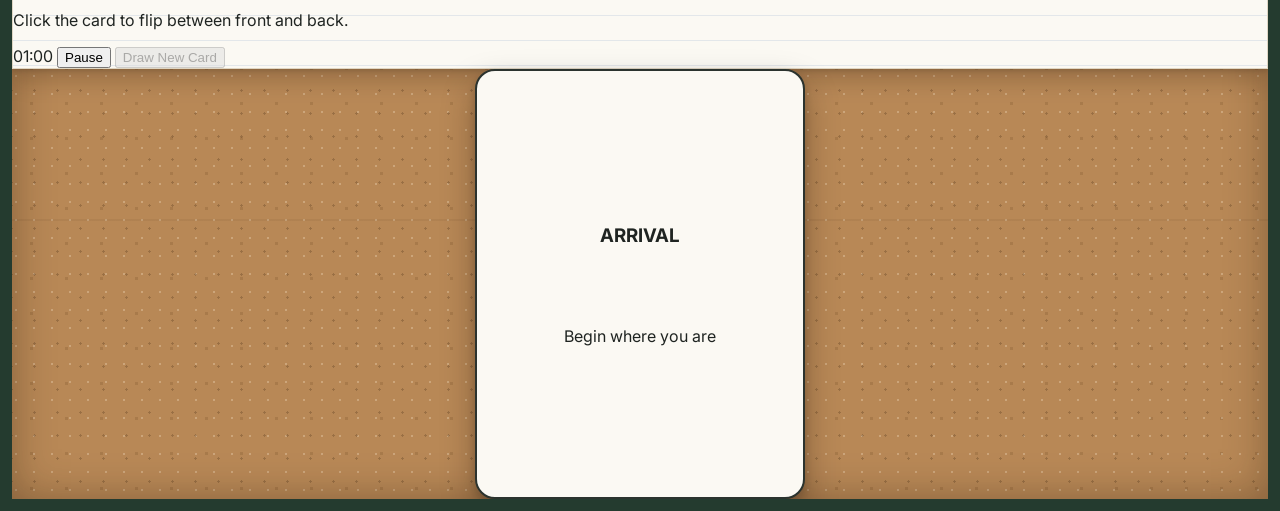
==== commit 06235fff: "Update play.html" ====
--- a/play.html
+++ b/play.html
@@ -10,6 +10,52 @@
   <link href="https://fonts.googleapis.com/css2?family=Caveat:wght@600;700&family=Inter:wght@400;500;600;700;800&family=Pacifico&display=swap" rel="stylesheet">
   <link rel="stylesheet" href="styles.css" />
   <style>
+    /* Pinned Post-it Note Cards on the Play Landing Board (.pinned with Single 3D Slate Push Pin Only) */
+    .postit-note {
+      position: relative;
+      border-radius: 4px 4px 18px 4px;
+      padding: 34px 24px 26px;
+      box-shadow:
+        0 12px 24px rgba(28, 16, 6, 0.28),
+        0 3px 7px rgba(0, 0, 0, 0.14);
+      transition: transform 0.2s cubic-bezier(0.22, 1, 0.36, 1), box-shadow 0.2s ease;
+      text-align: left;
+      display: flex;
+      flex-direction: column;
+      justify-content: space-between;
+      min-height: 245px;
+    }
+
+    .postit-note.is-playable {
+      cursor: pointer;
+    }
+
+    .postit-note.is-playable:hover {
+      transform: translateY(-5px) rotate(0deg) scale(1.015);
+      box-shadow:
+        0 18px 34px rgba(28, 16, 6, 0.36),
+        0 6px 12px rgba(0, 0, 0, 0.18);
+    }
+
+    .postit-yellow {
+      background: linear-gradient(165deg, #fef5c8 0%, #f9e89b 100%);
+      border: 1px solid #e2cf7d;
+    }
+
+    .postit-mint {
+      background: linear-gradient(165deg, #e5f3ea 0%, #cfe7d8 100%);
+      border: 1px solid #aecdb9;
+    }
+
+    .postit-blue {
+      background: linear-gradient(165deg, #e4eff7 0%, #cfe2f0 100%);
+      border: 1px solid #aec7db;
+    }
+
+    .postit-handwriting {
+      font-family: 'Caveat', cursive;
+    }
+
     /* 3D Flip Card Stage Floating Directly on Corkboard */
     .flip-scene {
       perspective: 1100px;
@@ -100,41 +146,123 @@
   </div>
 
   <!-- ===================================================================== -->
-  <!-- PAGE 3: PLAY HUB (THE CLAW MACHINE + PRESENCIA CARDS)                 -->
+  <!-- PAGE 3: PLAY LANDING BOARD (PINNED POST-IT NOTES + GAME VIEWS)        -->
   <!-- ===================================================================== -->
-  <main class="flex-1 max-w-6xl w-full mx-auto px-4 sm:px-6 py-6 flex flex-col items-center space-y-5">
-
-    <!-- Sub-Navigation Bar (.pinned with Two 3D Slate Push Pins, Zero Tape) -->
-    <div class="w-full max-w-[740px] index-card rounded-2xl px-5 py-2.5 flex flex-wrap items-center justify-between gap-3">
-      <div class="slate-pin top-1/2 -translate-y-1/2 left-2.5"></div>
-      <div class="slate-pin top-1/2 -translate-y-1/2 right-2.5"></div>
-
-      <div class="pl-5 flex items-center gap-2">
-        <span class="text-xs font-extrabold uppercase tracking-wider text-[#243b2f]">Play Hub</span>
+  <main class="flex-1 max-w-6xl w-full mx-auto px-4 sm:px-6 py-7 flex flex-col items-center space-y-6">
+
+    <!-- =================================================================== -->
+    <!-- VIEW 0: PLAY LANDING PAGE (PINNED POST-IT NOTES ON CORKBOARD)       -->
+    <!-- =================================================================== -->
+    <section id="playBoardView" class="w-full max-w-4xl space-y-7 py-2">
+
+      <!-- Small Pinned Title Scrap (.pinned with Single 3D Slate Push Pin Only) -->
+      <div class="flex justify-center">
+        <div class="ruled-note rounded-xl px-7 py-4 pt-7 max-w-md text-center relative -rotate-[0.6deg]">
+          <div class="slate-pin top-2.5 left-1/2 -translate-x-1/2"></div>
+          <h1 class="text-2xl sm:text-3xl font-extrabold text-[#1f2421] tracking-tight">
+            Play Board
+          </h1>
+          <p class="text-xs sm:text-sm text-[#4a534d] mt-1">
+            Pick a pinned note below to open a game.
+          </p>
+        </div>
       </div>
 
-      <div class="pr-5 flex flex-wrap items-center gap-2" role="tablist" aria-label="Play Hub Games">
+      <!-- Pinned Post-It Notes Grid (Each uses a Single 3D Slate Push Pin Only) -->
+      <div class="grid grid-cols-1 sm:grid-cols-2 lg:grid-cols-3 gap-7 pt-1">
+
+        <!-- Post-It 1: The Claw Machine -->
         <button
           type="button"
-          data-game="claw"
-          class="play-sub-btn px-3.5 py-1.5 rounded-lg text-xs font-bold bg-[#243b2f] text-[#fbf9f3] shadow-2xs cursor-pointer transition-colors"
+          data-open-game="claw"
+          class="postit-note postit-yellow is-playable -rotate-[1.3deg] focus:outline-none focus:ring-2 focus:ring-[#243b2f]"
         >
-          The Claw Machine
+          <div class="slate-pin top-3 left-1/2 -translate-x-1/2"></div>
+
+          <div class="space-y-2.5">
+            <span class="inline-block text-[11px] font-extrabold uppercase tracking-wider px-2.5 py-0.5 rounded-full bg-[#243b2f] text-[#fbf9f3]">
+              Arcade Toy
+            </span>
+            <h2 class="postit-handwriting text-3xl sm:text-[34px] font-bold text-[#1f2421] leading-none">
+              The Claw Machine
+            </h2>
+            <p class="text-sm leading-relaxed text-[#2d3228]">
+              Move the claw across the bin, drop it down, and crack open a capsule for a small place-aware prompt.
+            </p>
+          </div>
+
+          <div class="pt-4 mt-4 border-t border-[#dfd08a] flex items-center justify-between text-xs font-extrabold text-[#243b2f]">
+            <span>Open Machine</span>
+            <span>&rarr;</span>
+          </div>
         </button>
+
+        <!-- Post-It 2: Presencia Cards -->
         <button
           type="button"
-          data-game="cards"
-          class="play-sub-btn px-3.5 py-1.5 rounded-lg text-xs font-bold bg-[#fdf2c4] hover:bg-[#f6e6a4] text-[#1f2421] border border-[#dfd092] cursor-pointer transition-colors"
+          data-open-game="cards"
+          class="postit-note postit-mint is-playable rotate-[1.1deg] focus:outline-none focus:ring-2 focus:ring-[#243b2f]"
         >
-          Presencia Cards
+          <div class="slate-pin top-3 left-1/2 -translate-x-1/2"></div>
+
+          <div class="space-y-2.5">
+            <span class="inline-block text-[11px] font-extrabold uppercase tracking-wider px-2.5 py-0.5 rounded-full bg-[#3e7b5c] text-white">
+              1-Minute Card
+            </span>
+            <h2 class="postit-handwriting text-3xl sm:text-[34px] font-bold text-[#1f2421] leading-none">
+              Presencia Cards
+            </h2>
+            <p class="text-sm leading-relaxed text-[#28302b]">
+              Draw a random card, start a one-minute countdown, and flip between the symbol and the reflection prompt.
+            </p>
+          </div>
+
+          <div class="pt-4 mt-4 border-t border-[#b4d1be] flex items-center justify-between text-xs font-extrabold text-[#243b2f]">
+            <span>Draw a Card</span>
+            <span>&rarr;</span>
+          </div>
         </button>
+
+        <!-- Post-It 3: Future Mini-Game Slot -->
+        <div class="postit-note postit-blue -rotate-[0.7deg] opacity-90">
+          <div class="slate-pin top-3 left-1/2 -translate-x-1/2"></div>
+
+          <div class="space-y-2.5">
+            <span class="inline-block text-[11px] font-extrabold uppercase tracking-wider px-2.5 py-0.5 rounded-full bg-[#567c96] text-white">
+              In Progress
+            </span>
+            <h2 class="postit-handwriting text-3xl sm:text-[34px] font-bold text-[#1f2421] leading-none">
+              Next Field Game
+            </h2>
+            <p class="text-sm leading-relaxed text-[#2b3842]">
+              An open spot on the corkboard saved for the next small playable experiment.
+            </p>
+          </div>
+
+          <div class="pt-4 mt-4 border-t border-[#b6cde0] text-xs font-bold text-[#4b6070]">
+            Pinned for later
+          </div>
+        </div>
+
       </div>
-    </div>
+    </section>
 
     <!-- =================================================================== -->
     <!-- SUB-VIEW A: THE CLAW MACHINE                                        -->
     <!-- =================================================================== -->
-    <div id="subGameClaw" class="w-full flex justify-center">
+    <div id="subGameClaw" class="hidden w-full flex flex-col items-center space-y-4">
+
+      <!-- Pinned Return Post-It Note (.pinned with Single 3D Slate Push Pin Only) -->
+      <div class="w-full max-w-[740px] flex justify-start">
+        <button
+          type="button"
+          class="back-to-board-btn postit-yellow px-4 py-2 pt-5 rounded-md border border-[#e2cf7d] shadow-md text-xs font-extrabold text-[#1f2421] relative -rotate-[1deg] hover:rotate-0 transition-transform cursor-pointer"
+        >
+          <span class="slate-pin top-1.5 left-1/2 -translate-x-1/2 scale-75"></span>
+          &larr; Back to Play Board
+        </button>
+      </div>
+
       <div class="ruled-sheet rounded-2xl p-4 sm:p-6 pt-9 sm:pt-10 w-full max-w-[740px]">
         <div class="slate-pin top-3 left-4"></div>
         <div class="slate-pin top-3 right-4"></div>
@@ -247,7 +375,18 @@
     <!-- =================================================================== -->
     <!-- SUB-VIEW B: PRESENCIA CARDS (PAPER HEADER + FLOATING CORKBOARD CARD)-->
     <!-- =================================================================== -->
-    <div id="subGameCards" class="hidden w-full max-w-[740px] space-y-7 pb-6">
+    <div id="subGameCards" class="hidden w-full max-w-[740px] space-y-6 pb-6">
+
+      <!-- Pinned Return Post-It Note (.pinned with Single 3D Slate Push Pin Only) -->
+      <div class="flex justify-start">
+        <button
+          type="button"
+          class="back-to-board-btn postit-mint px-4 py-2 pt-5 rounded-md border border-[#aecdb9] shadow-md text-xs font-extrabold text-[#1f2421] relative -rotate-[1deg] hover:rotate-0 transition-transform cursor-pointer"
+        >
+          <span class="slate-pin top-1.5 left-1/2 -translate-x-1/2 scale-75"></span>
+          &larr; Back to Play Board
+        </button>
+      </div>
 
       <!-- Taped Ruled Paper Header: Title + 1-Minute Timer + Locked Draw Button -->
       <div class="ruled-note rounded-2xl px-6 sm:px-8 py-5 pt-7 relative">
@@ -289,7 +428,7 @@
       <div class="flip-scene">
         <div id="presenciaFlipCard" class="flip-card-inner" role="button" tabindex="0" aria-label="Flip Presencia Card">
 
-          <!-- FRONT OF CARD: Title + Sage Symbol + Subtitle (Tighter Spacing) -->
+          <!-- FRONT OF CARD: Title + Sage Symbol + Subtitle -->
           <div class="flip-face">
             <h3 id="cardFrontTitle" class="text-2xl sm:text-[26px] font-black tracking-[0.06em] uppercase text-[#141715]">
               ARRIVAL
@@ -304,7 +443,7 @@
             </p>
           </div>
 
-          <!-- BACK OF CARD: Bold Question + Body + Italic Takeaway (Tighter Spacing) -->
+          <!-- BACK OF CARD: Bold Question + Body + Italic Takeaway -->
           <div class="flip-face flip-face-back">
             <h4 id="cardBackQuestion" class="text-[17px] sm:text-lg font-extrabold text-[#141715] leading-snug">
               What's already arrived, and what's still catching up?
@@ -512,51 +651,28 @@
     // 2. PRESENCIA CAPSULE NOTES (24 Place-Aware Prompts for Claw Machine)
     // =========================================================================
     const PRESENCIA_NOTES = [
-      // Sense
       { word: "Sense", text: "What is your body noticing about this place before you even start thinking about it?" },
       { word: "Sense", text: "What sensation have you been tuning out since you arrived here?" },
-
-      // Feel
       { word: "Feel", text: "Predict how something within arm's reach feels before touching it. Touch it. Were you right?" },
       { word: "Feel", text: "Find three different textures nearby and describe each one. Which one is hardest to put into words?" },
-
-      // Notice
       { word: "Notice", text: "What is quietly helping this place function right now that you usually walk past?" },
       { word: "Notice", text: "What around you reveals how time has passed in this space?" },
-
-      // Find
       { word: "Find", text: "Find three small clues about something that was here before you arrived." },
       { word: "Find", text: "Find the smallest deliberate detail someone built or placed near where you are sitting." },
-
-      // Wonder
       { word: "Wonder", text: "Why might something nearby have been designed with that exact shape, weight, or material?" },
       { word: "Wonder", text: "What nearby has traveled the farthest to end up in this exact spot?" },
-
-      // Imagine
       { word: "Imagine", text: "Invent a completely ridiculous reason something nearby exists." },
       { word: "Imagine", text: "Imagine this exact spot one day ago, one year ago, and ten years ago. What changed?" },
-
-      // Engage
       { word: "Engage", text: "What are you already participating in right now without thinking about it?" },
       { word: "Engage", text: "What is this place offering right now that you have not engaged with yet?" },
-
-      // Try
       { word: "Try", text: "Look at something nearby from an angle you never normally use. What looks different?" },
       { word: "Try", text: "Study your immediate area, close your eyes for ten seconds, and see what jumps out when you open them." },
-
-      // Connect
       { word: "Connect", text: "Choose two things you can see nearby and find an unexpected connection between them." },
       { word: "Connect", text: "Think of the next person you will speak to today and listen for what they actually mean, not just your reply." },
-
-      // Share
       { word: "Share", text: "Find something in this space that someone used before you and someone else will use after you leave." },
       { word: "Share", text: "Spot one small detail in this room worth pointing out to someone else later." },
-
-      // Reflect
       { word: "Reflect", text: "Notice what grabbed your attention first when you sat down here, and why." },
       { word: "Reflect", text: "Name one detail about this exact moment that will not be the same an hour from now." },
-
-      // Question
       { word: "Question", text: "What question does this place make you want to ask?" },
       { word: "Question", text: "What would you normally expect to see in a place like this that is missing right now?" }
     ];
@@ -579,43 +695,42 @@
     const WORD_KEYS = Object.keys(WORD_STYLES);
 
     // =========================================================================
-    // 3. PLAY HUB SUB-SWITCHER (Claw Machine vs. Presencia Cards)
+    // 3. PLAY BOARD VIEW SWITCHER (Pinned Post-It Landing <-> Game Views)
     // =========================================================================
-    let activeSubGame = "claw";
-
-    function switchSubGame(gameKey) {
-      activeSubGame = gameKey;
+    let activeSubGame = "board";
+
+    function openPlayView(viewKey) {
+      activeSubGame = viewKey;
+      const boardView = document.getElementById("playBoardView");
       const subClaw = document.getElementById("subGameClaw");
       const subCards = document.getElementById("subGameCards");
-      const subBtns = document.querySelectorAll(".play-sub-btn");
-
-      subBtns.forEach((btn) => {
-        if (btn.dataset.game === gameKey) {
-          btn.classList.add("bg-[#243b2f]", "text-[#fbf9f3]", "shadow-2xs");
-          btn.classList.remove("bg-[#fdf2c4]", "text-[#1f2421]");
-        } else {
-          btn.classList.remove("bg-[#243b2f]", "text-[#fbf9f3]", "shadow-2xs");
-          btn.classList.add("bg-[#fdf2c4]", "text-[#1f2421]");
-        }
-      });
-
-      if (gameKey === "claw") {
+
+      boardView.classList.add("hidden");
+      subClaw.classList.add("hidden");
+      subCards.classList.add("hidden");
+      clearInterval(timerInterval);
+      sfxMove();
+
+      if (viewKey === "board") {
+        boardView.classList.remove("hidden");
+      } else if (viewKey === "claw") {
         subClaw.classList.remove("hidden");
-        subCards.classList.add("hidden");
-        clearInterval(timerInterval);
         requestAnimationFrame(() => {
           resizeCanvas();
           layoutCapsules();
         });
-      } else {
-        subClaw.classList.add("hidden");
+      } else if (viewKey === "cards") {
         subCards.classList.remove("hidden");
         drawRandomPresenciaCard();
       }
     }
 
-    document.querySelectorAll(".play-sub-btn").forEach((btn) => {
-      btn.addEventListener("click", () => switchSubGame(btn.dataset.game));
+    document.querySelectorAll("[data-open-game]").forEach((noteBtn) => {
+      noteBtn.addEventListener("click", () => openPlayView(noteBtn.dataset.openGame));
+    });
+
+    document.querySelectorAll(".back-to-board-btn").forEach((backBtn) => {
+      backBtn.addEventListener("click", () => openPlayView("board"));
     });
 
     // =========================================================================
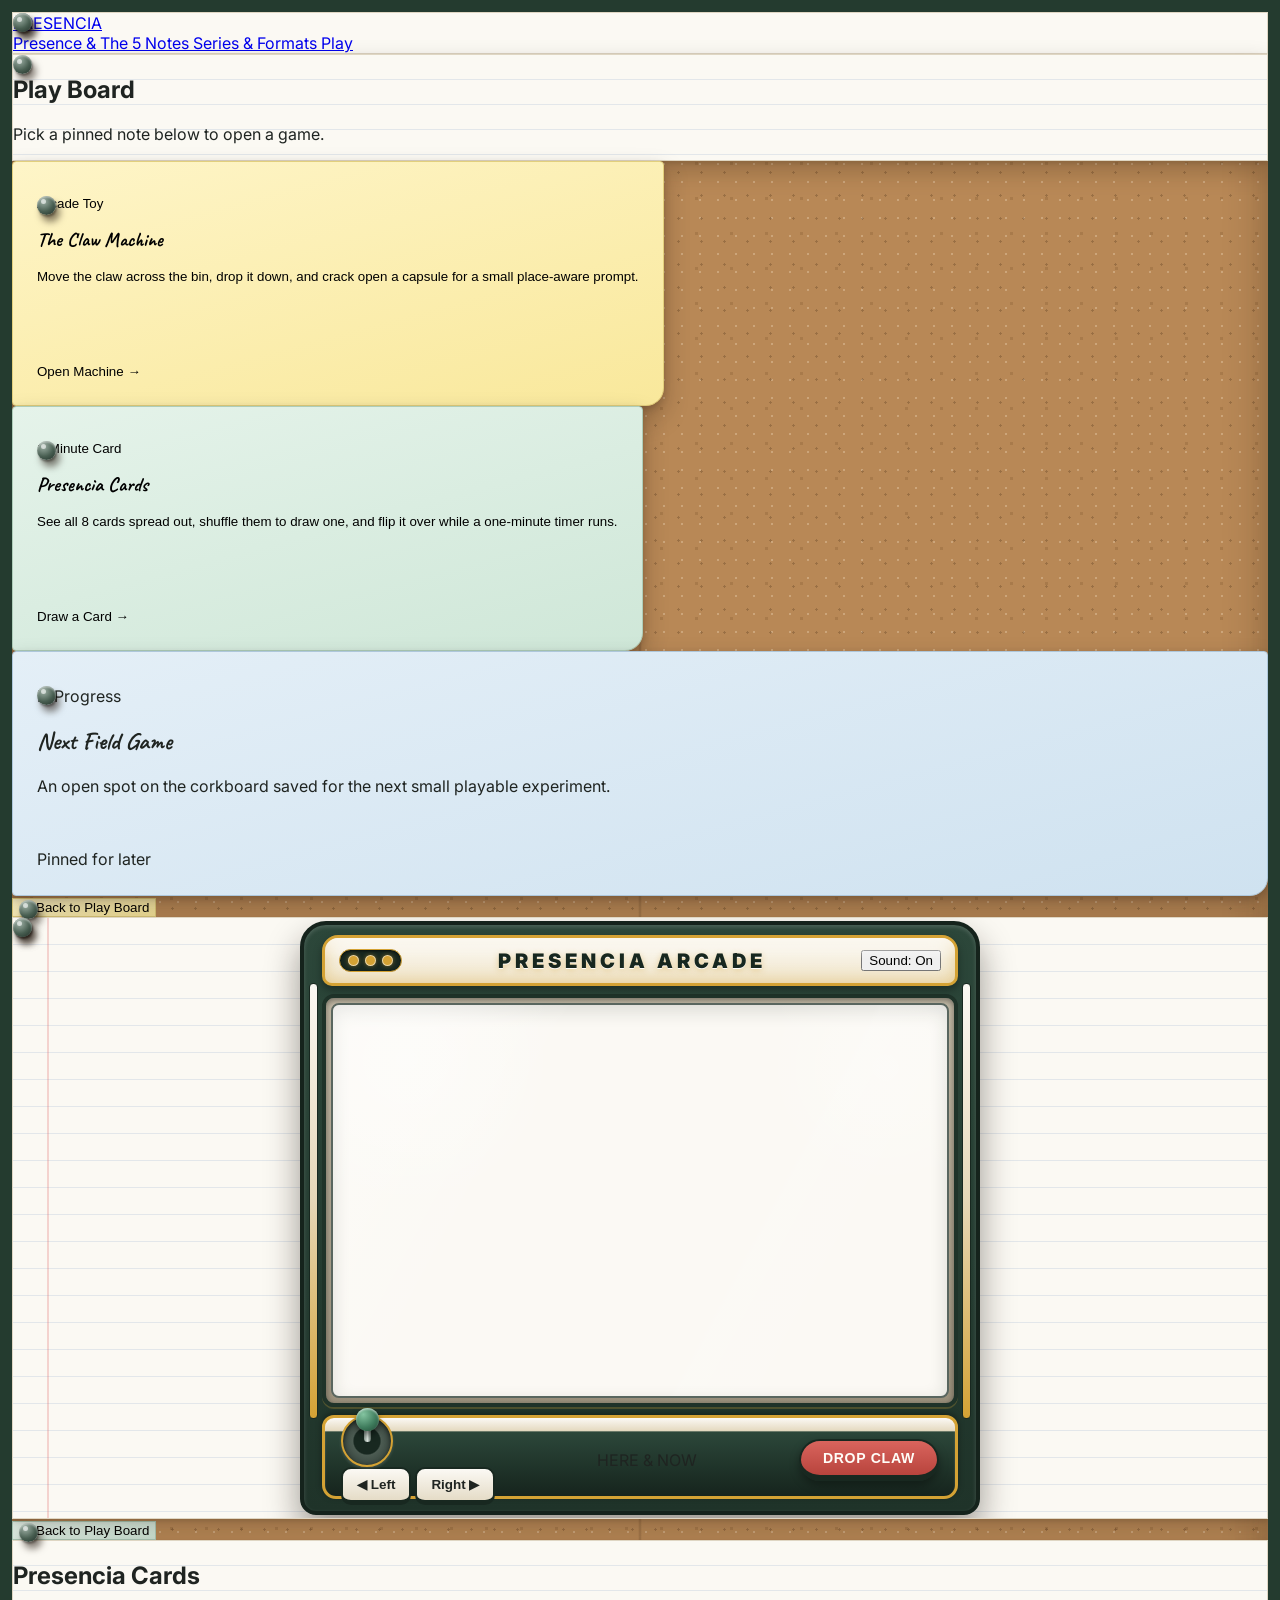
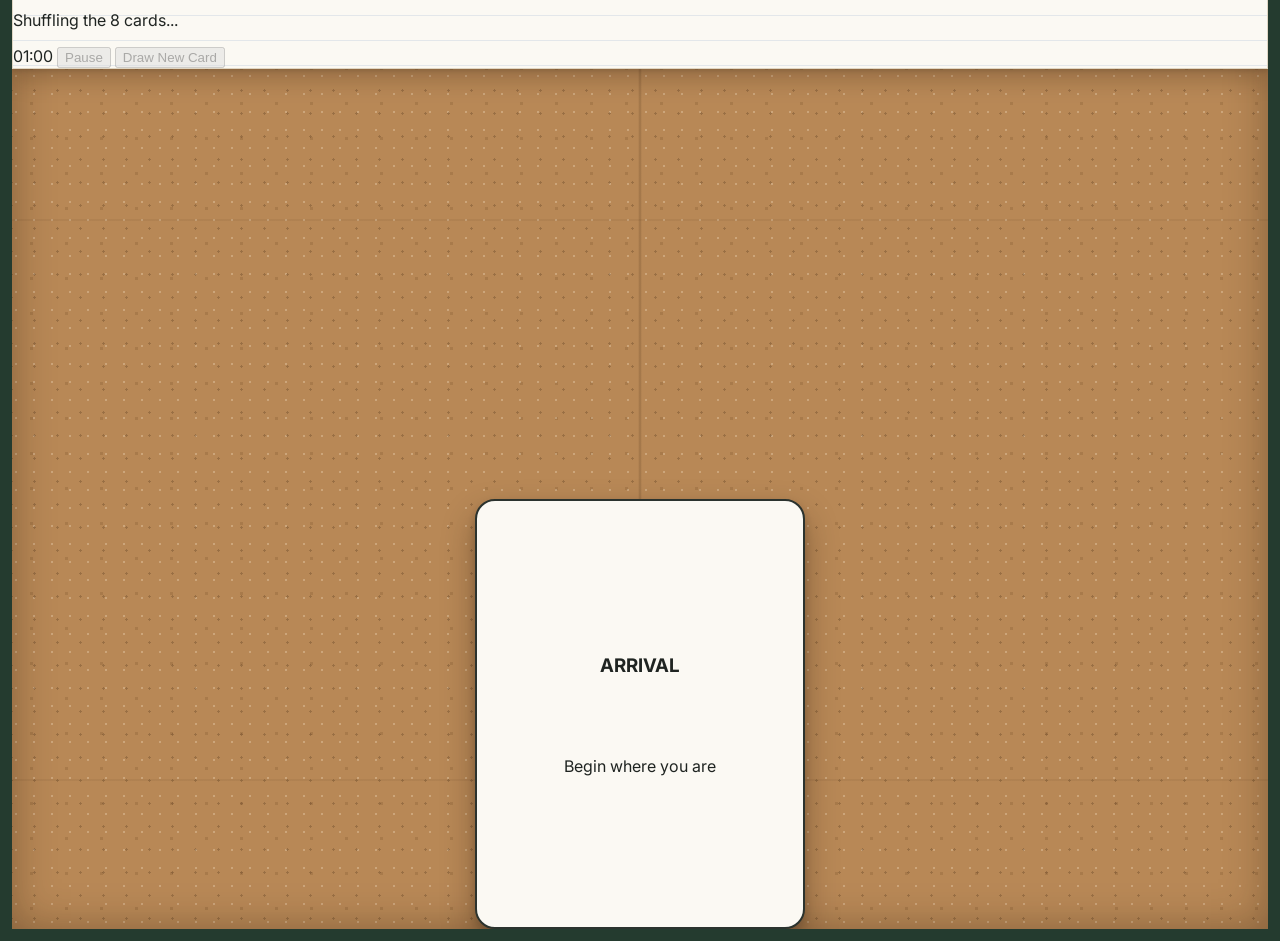
==== commit 3824c41a: "Update play.html" ====
--- a/play.html
+++ b/play.html
@@ -56,6 +56,53 @@
       font-family: 'Caveat', cursive;
     }
 
+    /* 8-Card Spread & Shuffle Arena Floating Directly on Corkboard */
+    .shuffle-arena {
+      position: relative;
+      width: 100%;
+      height: 430px;
+      display: flex;
+      align-items: center;
+      justify-content: center;
+      overflow: visible;
+    }
+
+    .mini-deck-card {
+      position: absolute;
+      width: 112px;
+      height: 152px;
+      background-color: #fbf9f3;
+      border: 2px solid #2b332e;
+      border-radius: 12px;
+      box-shadow:
+        0 10px 20px rgba(28, 16, 6, 0.28),
+        0 3px 6px rgba(0, 0, 0, 0.14);
+      padding: 10px 8px;
+      display: flex;
+      flex-direction: column;
+      align-items: center;
+      justify-content: space-between;
+      text-align: center;
+      user-select: none;
+      transition: transform 0.52s cubic-bezier(0.34, 1.2, 0.64, 1), opacity 0.35s ease, box-shadow 0.3s ease;
+      will-change: transform, opacity;
+    }
+
+    @media (min-width: 640px) {
+      .mini-deck-card {
+        width: 132px;
+        height: 178px;
+        padding: 12px 10px;
+        border-radius: 14px;
+      }
+    }
+
+    .mini-deck-card.is-selected-deal {
+      box-shadow:
+        0 20px 38px rgba(28, 16, 6, 0.42),
+        0 0 0 3px #243b2f;
+    }
+
     /* 3D Flip Card Stage Floating Directly on Corkboard */
     .flip-scene {
       perspective: 1100px;
@@ -213,7 +260,7 @@
               Presencia Cards
             </h2>
             <p class="text-sm leading-relaxed text-[#28302b]">
-              Draw a random card, start a one-minute countdown, and flip between the symbol and the reflection prompt.
+              See all 8 cards spread out, shuffle them to draw one, and flip it over while a one-minute timer runs.
             </p>
           </div>
 
@@ -373,7 +420,7 @@
     </div>
 
     <!-- =================================================================== -->
-    <!-- SUB-VIEW B: PRESENCIA CARDS (PAPER HEADER + FLOATING CORKBOARD CARD)-->
+    <!-- SUB-VIEW B: PRESENCIA CARDS (8-CARD SPREAD -> SHUFFLE -> FLIP CARD) -->
     <!-- =================================================================== -->
     <div id="subGameCards" class="hidden w-full max-w-[740px] space-y-6 pb-6">
 
@@ -396,7 +443,7 @@
         <div class="flex flex-wrap items-center justify-between gap-4">
           <div>
             <h2 class="text-xl sm:text-2xl font-extrabold text-[#1f2421]">Presencia Cards</h2>
-            <p class="text-xs text-[#4a534d]">Click the card to flip between front and back.</p>
+            <p id="cardStatusHint" class="text-xs text-[#4a534d]">Shuffling the 8 cards...</p>
           </div>
 
           <!-- Timer + Draw New Card Button Side-by-Side -->
@@ -407,7 +454,8 @@
             <button
               id="btnPauseTimer"
               type="button"
-              class="text-[11px] font-bold px-2.5 py-1.5 rounded-md bg-white hover:bg-[#f3ede0] text-[#1f2421] border border-[#d6c9a5] cursor-pointer"
+              disabled
+              class="text-[11px] font-bold px-2.5 py-1.5 rounded-md bg-white hover:bg-[#f3ede0] text-[#1f2421] border border-[#d6c9a5] cursor-pointer disabled:opacity-45 disabled:cursor-not-allowed"
             >
               Pause
             </button>
@@ -424,8 +472,13 @@
         </div>
       </div>
 
-      <!-- 3D Flippable Card Floating Directly on the Corkboard -->
-      <div class="flip-scene">
+      <!-- Stage 1: 8-Card Spread & Shuffle Animation on Corkboard -->
+      <div id="cardShuffleStage" class="shuffle-arena" aria-live="polite">
+        <!-- 8 mini cards injected and animated by JS -->
+      </div>
+
+      <!-- Stage 2: 3D Flippable Card Floating Directly on the Corkboard -->
+      <div id="cardActiveStage" class="flip-scene hidden">
         <div id="presenciaFlipCard" class="flip-card-inner" role="button" tabindex="0" aria-label="Flip Presencia Card">
 
           <!-- FRONT OF CARD: Title + Sage Symbol + Subtitle -->
@@ -479,7 +532,7 @@
           "There's often a small gap between where your body is and where your thoughts are. That's normal."
         ],
         footer: "Let this moment count as a beginning, even if nothing else changes.",
-        symbolSvg: `<svg viewBox="0 0 120 120" class="w-28 h-28"><path d="M32 95 V54 A28 28 0 0 1 88 54 V95 Z" fill="#526152" stroke="#141715" stroke-width="4" stroke-linejoin="round"/></svg>`
+        symbolSvg: `<svg viewBox="0 0 120 120" class="w-full h-full"><path d="M32 95 V54 A28 28 0 0 1 88 54 V95 Z" fill="#526152" stroke="#141715" stroke-width="4" stroke-linejoin="round"/></svg>`
       },
       {
         title: "ATTENTION",
@@ -490,7 +543,7 @@
           "It tends to circle what feels unfinished, interesting, or familiar, sometimes without asking you first."
         ],
         footer: "You don't need to redirect it. Just notice where it's landing.",
-        symbolSvg: `<svg viewBox="0 0 120 120" class="w-28 h-28"><circle cx="60" cy="60" r="22" fill="#526152" stroke="#141715" stroke-width="4"/></svg>`
+        symbolSvg: `<svg viewBox="0 0 120 120" class="w-full h-full"><circle cx="60" cy="60" r="22" fill="#526152" stroke="#141715" stroke-width="4"/></svg>`
       },
       {
         title: "PACE",
@@ -501,7 +554,7 @@
           "Sometimes that pace helps you get through things. Other times, it just carries over."
         ],
         footer: "You're allowed to adjust or keep going as you are.",
-        symbolSvg: `<svg viewBox="0 0 120 120" class="w-28 h-28"><rect x="26" y="30" width="14" height="60" fill="#526152" stroke="#141715" stroke-width="4"/><rect x="53" y="30" width="14" height="60" fill="#526152" stroke="#141715" stroke-width="4"/><rect x="80" y="30" width="14" height="60" fill="#526152" stroke="#141715" stroke-width="4"/></svg>`
+        symbolSvg: `<svg viewBox="0 0 120 120" class="w-full h-full"><rect x="26" y="30" width="14" height="60" fill="#526152" stroke="#141715" stroke-width="4"/><rect x="53" y="30" width="14" height="60" fill="#526152" stroke="#141715" stroke-width="4"/><rect x="80" y="30" width="14" height="60" fill="#526152" stroke="#141715" stroke-width="4"/></svg>`
       },
       {
         title: "CARE",
@@ -512,7 +565,7 @@
           "Sometimes it looks like action. Sometimes it looks like patience, space, or leaving things alone."
         ],
         footer: "Small care still matters.",
-        symbolSvg: `<svg viewBox="0 0 120 120" class="w-28 h-28"><path d="M16 42 H38 A22 22 0 0 0 82 42 H104 A44 44 0 0 1 16 42 Z" fill="#526152" stroke="#141715" stroke-width="4" stroke-linejoin="round"/></svg>`
+        symbolSvg: `<svg viewBox="0 0 120 120" class="w-full h-full"><path d="M16 42 H38 A22 22 0 0 0 82 42 H104 A44 44 0 0 1 16 42 Z" fill="#526152" stroke="#141715" stroke-width="4" stroke-linejoin="round"/></svg>`
       },
       {
         title: "EFFORT",
@@ -523,7 +576,7 @@
           "Some things ask for focus and presence more than pushing or proving."
         ],
         footer: "Let it be steady, not heavy.",
-        symbolSvg: `<svg viewBox="0 0 120 120" class="w-28 h-28"><polygon points="60,24 90,36 90,94 30,94 30,36" fill="#526152" stroke="#141715" stroke-width="4" stroke-linejoin="round"/></svg>`
+        symbolSvg: `<svg viewBox="0 0 120 120" class="w-full h-full"><polygon points="60,24 90,36 90,94 30,94 30,36" fill="#526152" stroke="#141715" stroke-width="4" stroke-linejoin="round"/></svg>`
       },
       {
         title: "RELEASE",
@@ -534,7 +587,7 @@
           "You don't always notice the weight until something shifts or slows down."
         ],
         footer: "Making space is allowed.",
-        symbolSvg: `<svg viewBox="0 0 120 120" class="w-28 h-28"><path d="M60 22 C60 22 86 58 86 76 A26 26 0 0 1 34 76 C34 58 60 22 60 22 Z" fill="#526152" stroke="#141715" stroke-width="4" stroke-linejoin="round"/></svg>`
+        symbolSvg: `<svg viewBox="0 0 120 120" class="w-full h-full"><path d="M60 22 C60 22 86 58 86 76 A26 26 0 0 1 34 76 C34 58 60 22 60 22 Z" fill="#526152" stroke="#141715" stroke-width="4" stroke-linejoin="round"/></svg>`
       },
       {
         title: "CONNECTION",
@@ -545,7 +598,7 @@
           "People, places, routines, sounds, silence — even this moment has context."
         ],
         footer: "Notice what you're part of.",
-        symbolSvg: `<svg viewBox="0 0 120 120" class="w-28 h-28"><path d="M12 52 Q24 42 36 52 T60 52 T84 52 T108 52 V68 Q96 58 84 68 T60 68 T36 68 T12 68 Z" fill="#526152" stroke="#141715" stroke-width="4" stroke-linejoin="round"/></svg>`
+        symbolSvg: `<svg viewBox="0 0 120 120" class="w-full h-full"><path d="M12 52 Q24 42 36 52 T60 52 T84 52 T108 52 V68 Q96 58 84 68 T60 68 T36 68 T12 68 Z" fill="#526152" stroke="#141715" stroke-width="4" stroke-linejoin="round"/></svg>`
       },
       {
         title: "REFLECTION",
@@ -556,7 +609,7 @@
           "Some moments matter because they linger, not because they were big or clear."
         ],
         footer: "Let noticing be enough for now.",
-        symbolSvg: `<svg viewBox="0 0 120 120" class="w-28 h-28"><rect x="34" y="46" width="52" height="14" fill="#526152" stroke="#141715" stroke-width="4"/><rect x="16" y="68" width="88" height="14" fill="#526152" stroke="#141715" stroke-width="4"/></svg>`
+        symbolSvg: `<svg viewBox="0 0 120 120" class="w-full h-full"><rect x="34" y="46" width="52" height="14" fill="#526152" stroke="#141715" stroke-width="4"/><rect x="16" y="68" width="88" height="14" fill="#526152" stroke="#141715" stroke-width="4"/></svg>`
       }
     ];
 
@@ -564,11 +617,22 @@
     let timerSeconds = 60;
     let timerInterval = null;
     let timerPaused = false;
-
+    let shuffleTimeouts = [];
+    let isShuffling = false;
+
+    const shuffleStageEl = document.getElementById("cardShuffleStage");
+    const activeStageEl = document.getElementById("cardActiveStage");
     const flipCardEl = document.getElementById("presenciaFlipCard");
     const timerDisplayEl = document.getElementById("cardTimerDisplay");
+    const cardStatusHintEl = document.getElementById("cardStatusHint");
     const btnPauseTimer = document.getElementById("btnPauseTimer");
     const btnDrawRandomCard = document.getElementById("btnDrawRandomCard");
+
+    function clearShuffleSequence() {
+      shuffleTimeouts.forEach((id) => clearTimeout(id));
+      shuffleTimeouts = [];
+      isShuffling = false;
+    }
 
     function updateTimerUI() {
       const mins = String(Math.floor(timerSeconds / 60)).padStart(2, "0");
@@ -594,35 +658,136 @@
           clearInterval(timerInterval);
           btnDrawRandomCard.disabled = false;
           btnPauseTimer.disabled = true;
+          cardStatusHintEl.textContent = "Time's up — draw a new card whenever you're ready.";
           sfxWin();
         }
       }, 1000);
     }
 
-    function drawRandomPresenciaCard() {
+    function showEightCardsAndShuffle() {
+      clearInterval(timerInterval);
+      clearShuffleSequence();
+      isShuffling = true;
+
+      // Reset timer & lock controls during spread + shuffle
+      timerSeconds = 60;
+      updateTimerUI();
+      btnPauseTimer.disabled = true;
+      btnPauseTimer.textContent = "Pause";
+      btnDrawRandomCard.disabled = true;
+      cardStatusHintEl.textContent = "All 8 cards — shuffling...";
+
+      activeStageEl.classList.add("hidden");
+      shuffleStageEl.classList.remove("hidden");
+      shuffleStageEl.innerHTML = "";
+
+      // Pick the target card up front (avoiding immediate repeat)
       let nextIdx = Math.floor(Math.random() * PRESENCIA_CARDS_DECK.length);
       if (PRESENCIA_CARDS_DECK.length > 1 && nextIdx === currentCardIndex) {
         nextIdx = (nextIdx + 1) % PRESENCIA_CARDS_DECK.length;
       }
       currentCardIndex = nextIdx;
-      const card = PRESENCIA_CARDS_DECK[currentCardIndex];
-
-      flipCardEl.classList.remove("is-flipped");
-
-      document.getElementById("cardFrontTitle").textContent = card.title;
-      document.getElementById("cardFrontSymbol").innerHTML = card.symbolSvg;
-      document.getElementById("cardFrontSubtitle").textContent = card.subtitle;
-
-      document.getElementById("cardBackQuestion").textContent = card.question;
-      document.getElementById("cardBackBody").innerHTML = card.body
-        .map((line) => `<p>${line}</p>`)
-        .join("");
-      document.getElementById("cardBackFooter").textContent = card.footer;
-
-      startOneMinuteTimer();
+
+      // Build all 8 mini cards in a clean 2x4 grid spread on the corkboard
+      const isSmallScreen = window.innerWidth < 640;
+      const colSpacing = isSmallScreen ? 86 : 152;
+      const rowSpacing = isSmallScreen ? 92 : 104;
+
+      const cardNodes = PRESENCIA_CARDS_DECK.map((card, idx) => {
+        const el = document.createElement("div");
+        el.className = "mini-deck-card";
+        el.innerHTML = `
+          <div class="text-[10px] sm:text-xs font-black tracking-wider uppercase text-[#141715]">${card.title}</div>
+          <div class="w-12 h-12 sm:w-16 sm:h-16 flex items-center justify-center">${card.symbolSvg}</div>
+          <div class="text-[9px] sm:text-[11px] font-medium text-[#28302b] leading-tight">${card.subtitle}</div>
+        `;
+
+        const col = idx % 4;
+        const row = Math.floor(idx / 4);
+        const spreadX = (col - 1.5) * colSpacing;
+        const spreadY = (row === 0 ? -1 : 1) * rowSpacing;
+        const spreadRot = (col - 1.5) * 3.5 + (row === 0 ? -1.5 : 1.5);
+
+        el.style.transform = `translate(${spreadX}px, ${spreadY}px) rotate(${spreadRot}deg)`;
+        el.style.zIndex = String(idx + 1);
+        shuffleStageEl.appendChild(el);
+        return el;
+      });
+
+      // Step 1 (after 1.1s so user sees all 8 cards): Gather into center stack
+      shuffleTimeouts.push(setTimeout(() => {
+        sfxMove();
+        cardNodes.forEach((el, idx) => {
+          const stackRot = (idx - 3.5) * 2.2;
+          const stackY = (idx - 3.5) * -1.5;
+          el.style.transform = `translate(0px, ${stackY}px) rotate(${stackRot}deg)`;
+        });
+      }, 1100));
+
+      // Step 2 (1.65s): Riffle split left & right
+      shuffleTimeouts.push(setTimeout(() => {
+        sfxMove();
+        cardNodes.forEach((el, idx) => {
+          const goLeft = idx % 2 === 0;
+          const offsetX = goLeft ? -72 : 72;
+          const rot = goLeft ? -10 : 10;
+          el.style.transform = `translate(${offsetX}px, ${(idx % 4) * -3}px) rotate(${rot}deg)`;
+          el.style.zIndex = String(goLeft ? idx + 10 : idx + 1);
+        });
+      }, 1650));
+
+      // Step 3 (2.1s): Second riffle weave
+      shuffleTimeouts.push(setTimeout(() => {
+        sfxMove();
+        cardNodes.forEach((el, idx) => {
+          const goRight = idx % 2 === 0;
+          const offsetX = goRight ? 64 : -64;
+          const rot = goRight ? 8 : -8;
+          el.style.transform = `translate(${offsetX}px, ${(idx % 3) * 3}px) rotate(${rot}deg)`;
+          el.style.zIndex = String(goRight ? idx + 10 : idx + 1);
+        });
+      }, 2100));
+
+      // Step 4 (2.55s): Re-gather tight stack & highlight the dealt card
+      shuffleTimeouts.push(setTimeout(() => {
+        sfxGrab();
+        cardNodes.forEach((el, idx) => {
+          if (idx === currentCardIndex) {
+            el.style.zIndex = "50";
+            el.classList.add("is-selected-deal");
+            el.style.transform = "translate(0px, -10px) rotate(0deg) scale(1.18)";
+          } else {
+            el.style.transform = `translate(0px, ${(idx - 3.5) * 1.5}px) rotate(${(idx - 3.5) * 1.4}deg) scale(0.95)`;
+            el.style.opacity = "0.25";
+          }
+        });
+      }, 2550));
+
+      // Step 5 (3.1s): Reveal full 3D flippable card and start the 1-minute timer
+      shuffleTimeouts.push(setTimeout(() => {
+        const card = PRESENCIA_CARDS_DECK[currentCardIndex];
+        flipCardEl.classList.remove("is-flipped");
+
+        document.getElementById("cardFrontTitle").textContent = card.title;
+        document.getElementById("cardFrontSymbol").innerHTML = `<div class="w-28 h-28">${card.symbolSvg}</div>`;
+        document.getElementById("cardFrontSubtitle").textContent = card.subtitle;
+
+        document.getElementById("cardBackQuestion").textContent = card.question;
+        document.getElementById("cardBackBody").innerHTML = card.body
+          .map((line) => `<p>${line}</p>`)
+          .join("");
+        document.getElementById("cardBackFooter").textContent = card.footer;
+
+        shuffleStageEl.classList.add("hidden");
+        activeStageEl.classList.remove("hidden");
+        cardStatusHintEl.textContent = "Click the card to flip between front and back.";
+        isShuffling = false;
+        startOneMinuteTimer();
+      }, 3100));
     }
 
     function toggleCardFlip() {
+      if (isShuffling) return;
       flipCardEl.classList.toggle("is-flipped");
       sfxMove();
     }
@@ -636,8 +801,8 @@
     });
 
     btnDrawRandomCard.addEventListener("click", () => {
-      if (!btnDrawRandomCard.disabled) {
-        drawRandomPresenciaCard();
+      if (!btnDrawRandomCard.disabled && !isShuffling) {
+        showEightCardsAndShuffle();
       }
     });
 
@@ -709,6 +874,7 @@
       subClaw.classList.add("hidden");
       subCards.classList.add("hidden");
       clearInterval(timerInterval);
+      clearShuffleSequence();
       sfxMove();
 
       if (viewKey === "board") {
@@ -721,7 +887,7 @@
         });
       } else if (viewKey === "cards") {
         subCards.classList.remove("hidden");
-        drawRandomPresenciaCard();
+        showEightCardsAndShuffle();
       }
     }
 
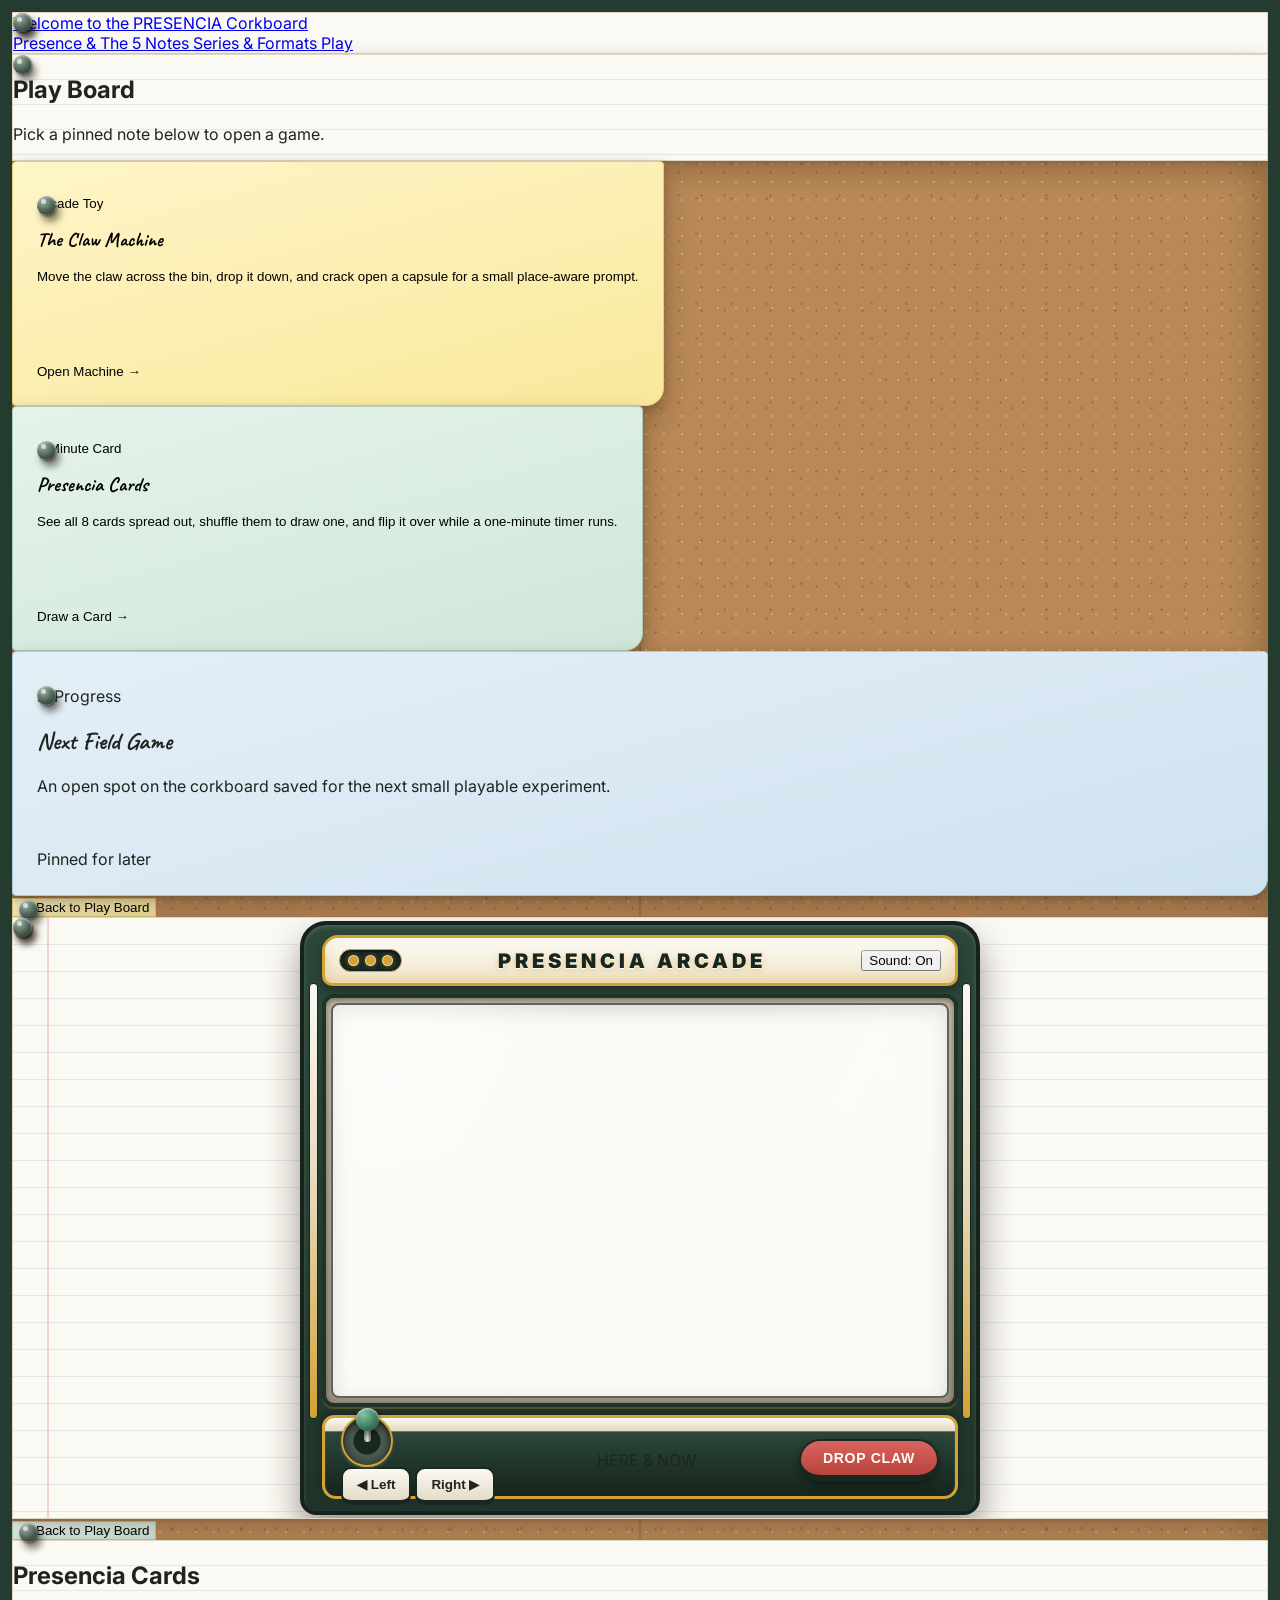
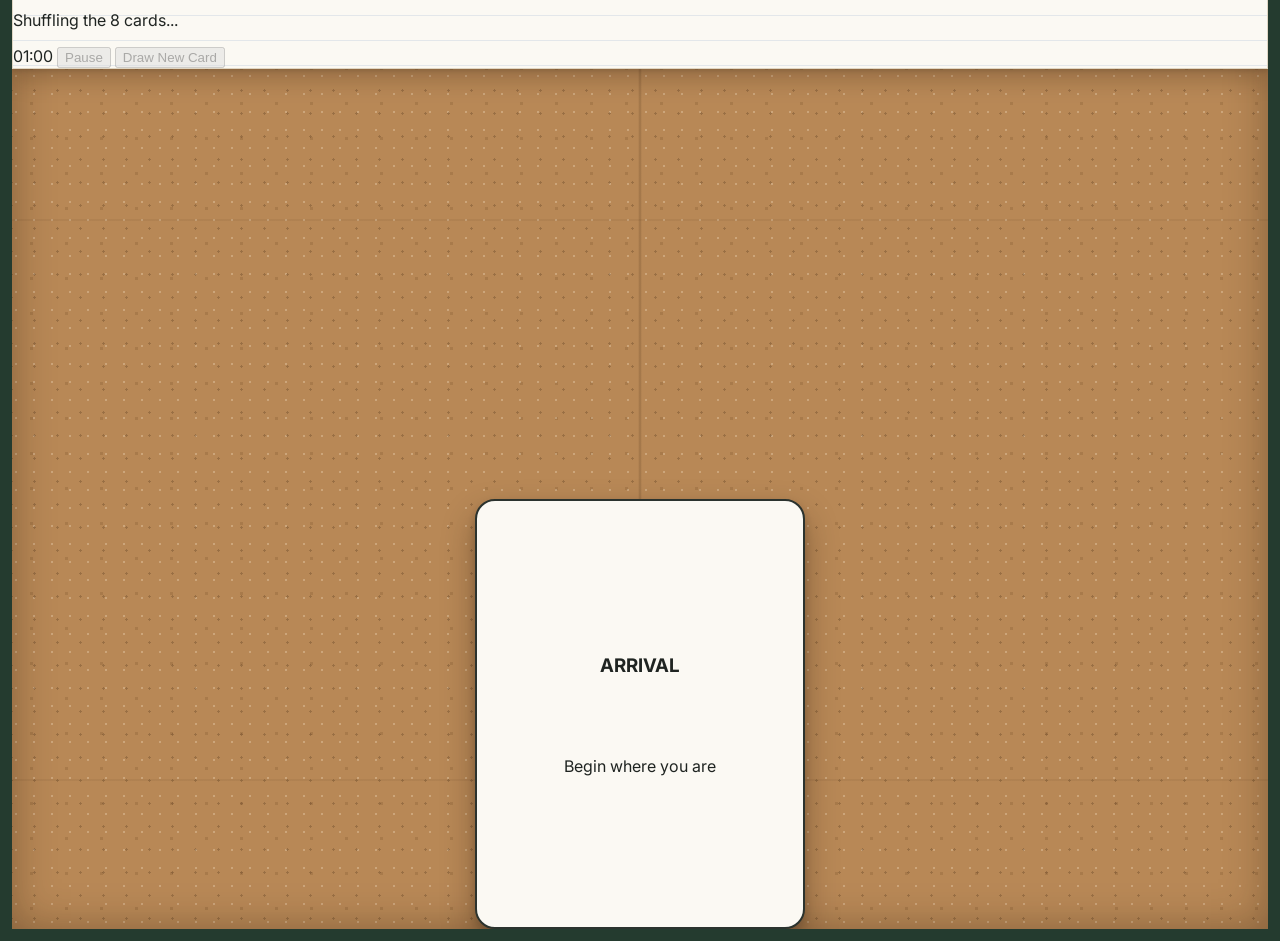
==== commit fdc365ed: "Update play.html" ====
--- a/play.html
+++ b/play.html
@@ -161,10 +161,10 @@
       <div class="slate-pin top-2.5 left-3"></div>
       <div class="slate-pin top-2.5 right-3"></div>
 
-      <!-- Left Cluster: PRESENCIA + Inline Logo Directly to the Right -->
+     <!-- Left Cluster: Welcome to the PRESENCIA Corkboard + Inline Logo Directly to the Right -->
       <div class="pl-4 flex items-center gap-2.5">
-        <a href="index.html" class="font-extrabold tracking-[0.18em] text-base sm:text-lg uppercase text-[#1f2421] no-underline">
-          PRESENCIA
+        <a href="index.html" class="font-extrabold tracking-[0.08em] sm:tracking-[0.12em] text-sm sm:text-base uppercase text-[#1f2421] no-underline">
+          Welcome to the PRESENCIA Corkboard
         </a>
         <img
           id="brandLogoImg"
